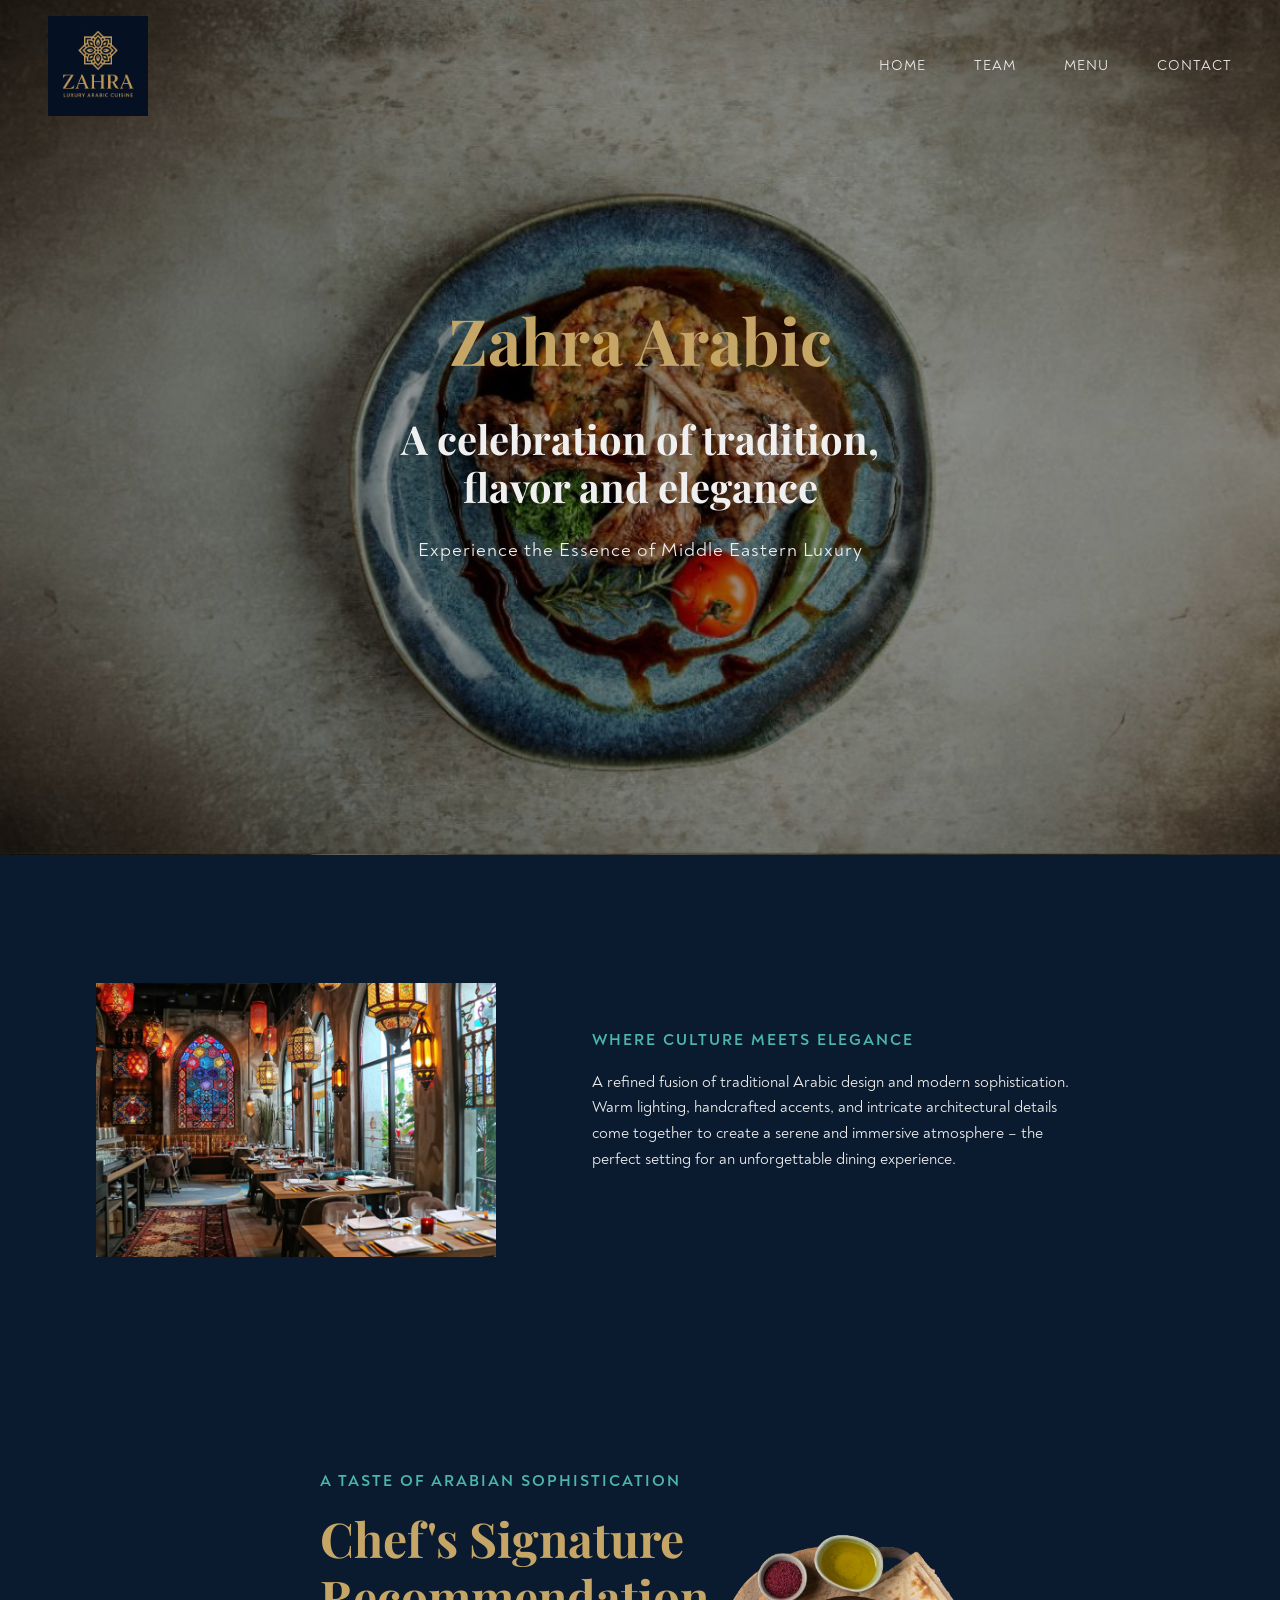
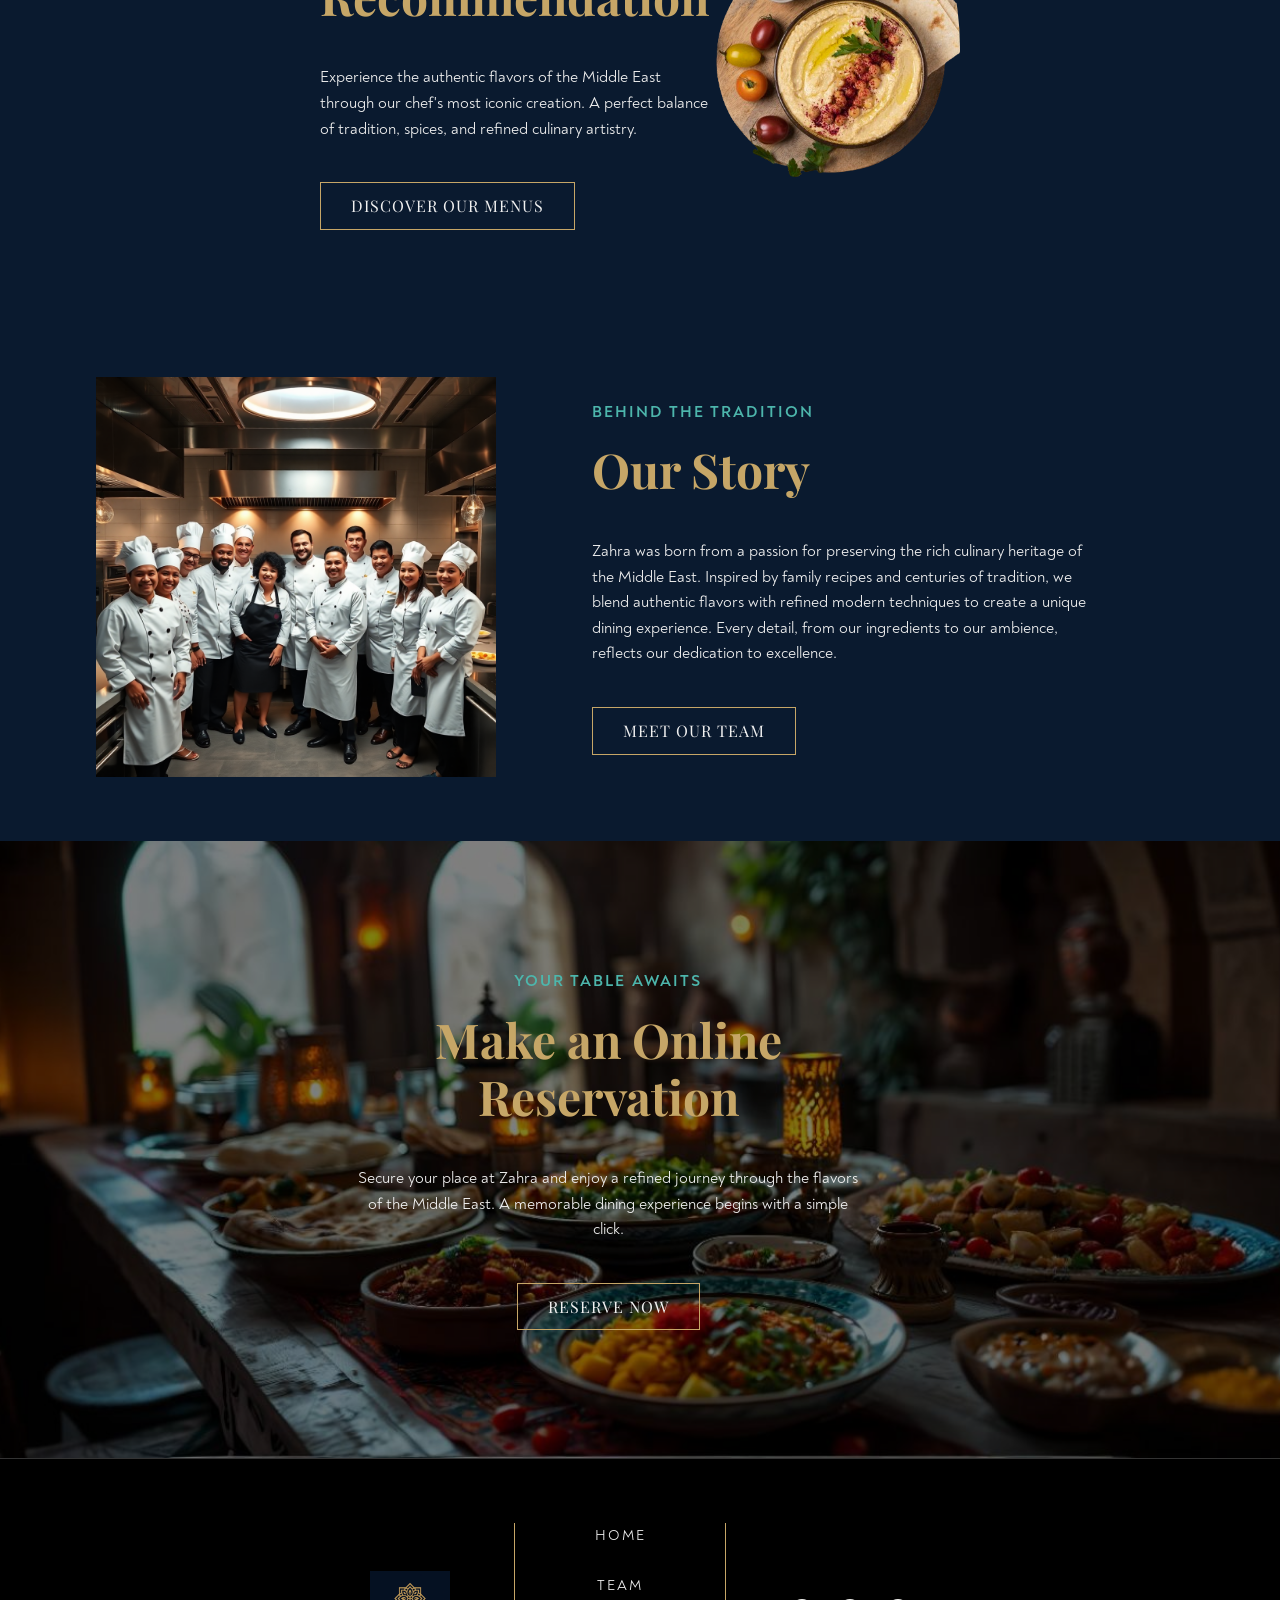
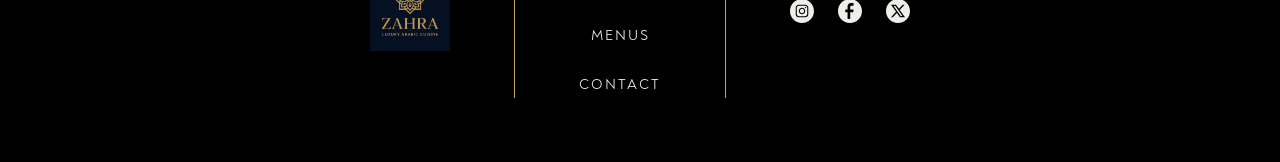
==== index.html @ 8a00639c "Trabajo 28/11, hacer index.html y styles.css" ====
<!DOCTYPE html>
<html lang="en">

<head>
    <meta charset="UTF-8">
    <meta name="viewport" content="width=device-width, initial-scale=1.0">
    <title>Zahra Arabic Restaurant</title>
    <link rel="stylesheet" href="styles.css">
</head>

<body>

    <!-- Header -->
    <header class="header">
        <div class="header-container">
            <div class="header-logo">
                <img src="assets/img/zahra_logo.png" alt="Zahra Logo" class="logo-img">
            </div>
            <button class="hamburger" aria-label="Toggle menu">
                <span class="hamburger-line"></span>
                <span class="hamburger-line"></span>
                <span class="hamburger-line"></span>
            </button>
            <nav class="nav">
                <ul class="nav-list">
                    <li class="nav-item"><a href="#" class="nav-link">HOME</a></li>
                    <li class="nav-item"><a href="#" class="nav-link">TEAM</a></li>
                    <li class="nav-item"><a href="#" class="nav-link">MENU</a></li>
                    <li class="nav-item"><a href="#" class="nav-link">CONTACT</a></li>
                </ul>
            </nav>
        </div>
    </header>

    <main>
        <!-- Hero Section -->
        <section class="hero">
            <div class="hero-content">
                <h1 class="hero-title">Zahra Arabic</h1>
                <h2 class="hero-subtitle">A celebration of tradition, <br> flavor and elegance</h2>
                <p class="hero-text">Experience the Essence of Middle Eastern Luxury</p>
            </div>
        </section>

        <!-- Culture Section -->
        <section class="culture">
            <div class="culture-container">
                <div class="culture-image">
                    <img src="assets/img/zahra_restaurant.png" alt="Interior of Zahra Restaurant" class="section-img">
                </div>
                <div class="culture-text">
                    <h3 class="section-subtitle">Where Culture Meets Elegance</h3>
                    <p class="section-desc">
                        A refined fusion of traditional Arabic design and modern sophistication. Warm lighting,
                        handcrafted accents, and intricate architectural details come together to create a serene and
                        immersive atmosphere – the perfect setting for an unforgettable dining experience.
                    </p>
                </div>
            </div>
        </section>

        <!-- Chef Section -->
        <section class="chef">
            <div class="chef-container">
                <div class="chef-text">
                    <h3 class="section-subtitle">A Taste of Arabian Sophistication</h3>
                    <h2 class="section-title">Chef's Signature <br> Recommendation</h2>
                    <p class="section-desc">
                        Experience the authentic flavors of the Middle East through our chef's most iconic creation. A
                        perfect balance of tradition, spices, and refined culinary artistry.
                    </p>
                    <a href="#" class="btn btn-outline">Discover Our Menus</a>
                </div>
                <div class="chef-image">
                    <img src="assets/img/zahra_hero_hummus.png" alt="Chef's Signature Dish"
                        class="section-img rounded-img">
                </div>
            </div>
        </section>

        <!-- Story Section -->
        <section class="story">
            <div class="story-container">
                <div class="story-image">
                    <img src="assets/img/zahra_kitchen_team.png" alt="Chef Plating Food" class="section-img">
                </div>
                <div class="story-text">
                    <h3 class="section-subtitle">Behind the Tradition</h3>
                    <h2 class="section-title">Our Story</h2>
                    <p class="section-desc">
                        Zahra was born from a passion for preserving the rich culinary heritage of the Middle East.
                        Inspired by family recipes and centuries of tradition, we blend authentic flavors with refined
                        modern techniques to create a unique dining experience. Every detail, from our ingredients to
                        our ambience, reflects our dedication to excellence.
                    </p>
                    <a href="#" class="btn btn-outline">Meet our team</a>
                </div>
            </div>
        </section>

        <!-- Reservation Section -->
        <section class="reservation">
            <div class="reservation-content">
                <h3 class="section-subtitle">Your Table Awaits</h3>
                <h2 class="section-title">Make an Online <br> Reservation</h2>
                <p class="section-desc">
                    Secure your place at Zahra and enjoy a refined journey through the flavors of the Middle East. A
                    memorable dining experience begins with a simple click.
                </p>
                <a href="#" class="btn btn-outline">Reserve Now</a>
            </div>
        </section>
    </main>

    <!-- Footer -->
    <footer class="footer">
        <div class="footer-container">
            <div class="footer-logo">
                <img src="assets/img/zahra_logo.png" alt="Zahra Logo" class="logo-img-small">
            </div>
            <div class="footer-nav">
                <ul class="footer-list">
                    <li class="footer-item"><a href="#" class="footer-link">HOME</a></li>
                    <li class="footer-item"><a href="#" class="footer-link">TEAM</a></li>
                    <li class="footer-item"><a href="#" class="footer-link">MENUS</a></li>
                    <li class="footer-item"><a href="#" class="footer-link">CONTACT</a></li>
                </ul>
            </div>
            <div class="footer-social">
                <a href="#" class="social-link"><img src="assets/icons/instagram.svg" alt="Instagram"
                        class="social-icon"></a>
                <a href="#" class="social-link"><img src="assets/icons/facebook.svg" alt="Facebook"
                        class="social-icon"></a>
                <a href="#" class="social-link"><img src="assets/icons/x.svg" alt="X" class="social-icon"></a>
            </div>
        </div>
    </footer>

    <script>
        const hamburger = document.querySelector('.hamburger');
        const nav = document.querySelector('.nav');

        hamburger.addEventListener('click', () => {
            hamburger.classList.toggle('active');
            nav.classList.toggle('active');
        });

        // Close menu when clicking on a link
        document.querySelectorAll('.nav-link').forEach(link => {
            link.addEventListener('click', () => {
                hamburger.classList.remove('active');
                nav.classList.remove('active');
            });
        });
    </script>

</body>

</html>
---- styles.css ----
@font-face {
    font-family: 'Playfair Display';
    src: url('assets/fonts/Playfair_Display/PlayfairDisplay-VariableFont_wght.ttf');
    font-weight: 400 900;
}

@font-face {
    font-family: 'Noah';
    src: url('assets/fonts/noah/noah-regular.otf');
    font-weight: 400;
}

@font-face {
    font-family: 'Noah';
    src: url('assets/fonts/noah/noah-bold.otf');
    font-weight: 700;
}

:root {
    --color-bg: #0A1A2F;
    --gold: #C6A667;
    --smerald-green: #0F8F7A;
    --light: #f0f0f0;
    --muted: #a0a0a0;
}

* {
    margin: 0;
    padding: 0;
    box-sizing: border-box;
}

body {
    font-family: 'Noah';
    background-color: var(--color-bg);
    color: var(--light);
    line-height: 1.6;
}

ul {
    list-style: none;
}

a {
    text-decoration: none;
    color: inherit;
    transition: color 0.3s ease;
}

img {
    max-width: 100%;
    display: block;
}

.header {
    position: absolute;
    top: 0;
    left: 0;
    width: 100%;
    padding: 1rem 3rem;
    z-index: 10;

    .header-container {
        display: flex;
        justify-content: space-between;
        align-items: center;
    }

    .logo-img {
        height: 100px;
    }

    .hamburger {
        display: none;
        flex-direction: column;
        gap: 5px;
        background: none;
        border: none;
        cursor: pointer;
        padding: 0.5rem;
        z-index: 20;

        .hamburger-line {
            width: 25px;
            height: 2px;
            background-color: var(--gold);
            transition: all 0.3s ease;
        }

        &.active {
            .hamburger-line:nth-child(1) {
                transform: rotate(45deg) translate(7px, 7px);
            }

            .hamburger-line:nth-child(2) {
                opacity: 0;
            }

            .hamburger-line:nth-child(3) {
                transform: rotate(-45deg) translate(7px, -7px);
            }
        }
    }

    .nav-list {
        display: flex;
        gap: 3rem;
    }

    .nav-link {
        font-family: 'Noah';
        font-size: 0.9rem;
        letter-spacing: 1px;
        color: var(--light);

        &:hover {
            color: var(--gold);
        }
    }

    @media (max-width: 768px) {
        padding: 1rem;

        .header-container {
            flex-wrap: wrap;
        }

        .hamburger {
            display: flex;
        }

        .nav {
            position: fixed;
            top: 0;
            right: -100%;
            width: 70%;
            height: 100vh;
            background-color: var(--color-bg);
            transition: right 0.3s ease;
            padding: 6rem 2rem 2rem;
            box-shadow: -5px 0 15px rgba(0, 0, 0, 0.3);

            &.active {
                right: 0;
            }
        }

        .nav-list {
            flex-direction: column;
            gap: 2rem;
            text-align: center;
        }

        .nav-link {
            font-size: 1.2rem;
            color: var(--light);
        }
    }
}

.hero {
    height: 95vh;
    background-image: url('assets/img/zahra_hero.png');
    background-size: cover;
    background-position: center bottom;
    background-repeat: no-repeat;
    display: flex;
    justify-content: center;
    align-items: center;
    text-align: center;
    position: relative;

    &::before {
        content: '';
        position: absolute;
        top: 0;
        left: 0;
        width: 100%;
        height: 100%;
        background: rgba(0, 0, 0, 0.4);
    }

    .hero-content {
        position: relative;
        z-index: 1;
        max-width: 800px;
        padding: 2rem;
    }

    .hero-title {
        font-family: 'Playfair Display';
        font-size: 4rem;
        color: var(--gold);
        margin-bottom: 1.5rem;
    }

    .hero-subtitle {
        font-family: 'Playfair Display';
        font-size: 2.5rem;
        color: var(--light);
        margin-bottom: 1.5rem;
        line-height: 1.2;
    }

    .hero-text {
        font-size: 1.2rem;
        color: var(--light);
        letter-spacing: 1px;
    }

    @media (max-width: 768px) {
        .hero-title {
            font-size: 2.5rem;
        }

        .hero-subtitle {
            font-size: 1.5rem;
        }
    }
}

.section-subtitle {
    font-family: 'Noah';
    color: var(--smerald-green);
    font-size: 1rem;
    text-transform: uppercase;
    letter-spacing: 2px;
    margin-bottom: 1rem;
}

.section-title {
    font-family: 'Playfair Display';
    font-size: 3rem;
    color: var(--gold);
    margin-bottom: 2.5rem;
    line-height: 1.2;
}

.section-desc {
    font-size: 1rem;
    color: var(--light);
    margin-bottom: 2.5rem;
    max-width: 500px;
}

.btn {
    display: inline-block;
    padding: 10px 30px;
    border: 1px solid var(--gold);
    color: var(--light);
    font-family: 'Playfair Display';
    text-transform: uppercase;
    letter-spacing: 1px;

    &:hover {
        background-color: var(--gold);
        color: var(--color-bg);
    }
}

.culture {
    padding: 8rem 6rem;
    background-color: var(--color-bg);

    .culture-container {
        display: flex;
        align-items: center;
        justify-content: center;
        gap: 6rem;
        max-width: 1200px;
        margin: 0 auto;
    }

    .culture-image {
        flex: 1;
        max-width: 400px;
    }

    .culture-text {
        flex: 1;

        .section-subtitle {
            color: #4db6ac;
        }
    }

    @media (max-width: 768px) {
        padding: 4rem 2rem;

        .culture-container {
            flex-direction: column;
            text-align: center;
            gap: 3rem;
        }

        .culture-image {
            order: -1;
            max-width: 100%;
        }
    }
}

.chef {
    padding: 4rem 20rem;

    .chef-container {
        display: flex;
        align-items: center;
    }

    .chef-text {
        flex: 1;

        .section-subtitle {
            color: #4db6ac;
        }
    }

    .chef-image {
        flex: 1;
        display: flex;
        justify-content: center;

        .rounded-img {
            border-radius: 50%;
            width: 400px;
            height: 400px;
            object-fit: cover;
        }
    }

    @media (max-width: 768px) {
        padding: 4rem 2rem;

        .chef-container {
            flex-direction: column;
            text-align: center;
            gap: 3rem;
        }

        .chef-image {
            order: -1;

            .rounded-img {
                width: 300px;
                height: 300px;
            }
        }
    }
}

.story {
    padding: 4rem 6rem;
    background-color: var(--color-bg);

    .story-container {
        display: flex;
        align-items: center;
        justify-content: center;
        gap: 6rem;
        max-width: 1200px;
        margin: 0 auto;
    }

    .story-image {
        flex: 1;
        max-width: 400px;
    }

    .story-text {
        flex: 1;

        .section-subtitle {
            color: #4db6ac;
        }
    }

    @media (max-width: 768px) {
        padding: 4rem 2rem;

        .story-container {
            flex-direction: column;
            text-align: center;
            gap: 3rem;
        }

        .story-image {
            order: -1;
            max-width: 100%;
        }
    }
}

.reservation {
    padding: 8rem 6rem;
    background: url('assets/img/zahra_banner_reservation.jpg') no-repeat center center/cover;
    position: relative;
    text-align: center;
    display: flex;
    justify-content: center;
    align-items: center;

    &::before {
        content: '';
        position: absolute;
        top: 0;
        left: 0;
        width: 100%;
        height: 100%;
        background: rgba(0, 0, 0, 0.5);
    }

    .reservation-content {
        position: relative;
        z-index: 1;
        max-width: 600px;
        margin-right: 4rem;

        .section-subtitle {
            color: #4db6ac;
        }
    }

    @media (max-width: 768px) {
        padding: 4rem 2rem;
        justify-content: center;

        .reservation-content {
            margin-right: 0;
            text-align: center;
        }
    }
}

/* Footer */
.footer {
    background-color: #000;
    padding: 4rem 6rem;
    border-top: 1px solid #333;

    .footer-container {
        display: flex;
        justify-content: center;
        align-items: center;
        gap: 4rem;
    }

    .logo-img-small {
        height: 80px;
    }

    .footer-nav {
        border-left: 1px solid var(--gold);
        border-right: 1px solid var(--gold);
        padding: 0 4rem;
    }

    .footer-list {
        display: flex;
        flex-direction: column;
        gap: 1.5rem;
        text-align: center;
    }

    .footer-link {
        font-size: 0.9rem;
        letter-spacing: 2px;
        color: var(--light);
        text-transform: uppercase;

        &:hover {
            color: var(--gold);
        }
    }

    .footer-social {
        display: flex;
        gap: 1.5rem;
    }

    .social-icon {
        width: 24px;
        height: 24px;
        filter: invert(1);
        transition: transform 0.3s ease;

        &:hover {
            transform: scale(1.1);
        }
    }

    @media (max-width: 768px) {
        padding: 4rem 2rem;

        .footer-container {
            flex-direction: column;
            gap: 3rem;
        }

        .footer-nav {
            border: none;
            padding: 0;
        }

        .footer-list {
            gap: 1.5rem;
        }
    }
}
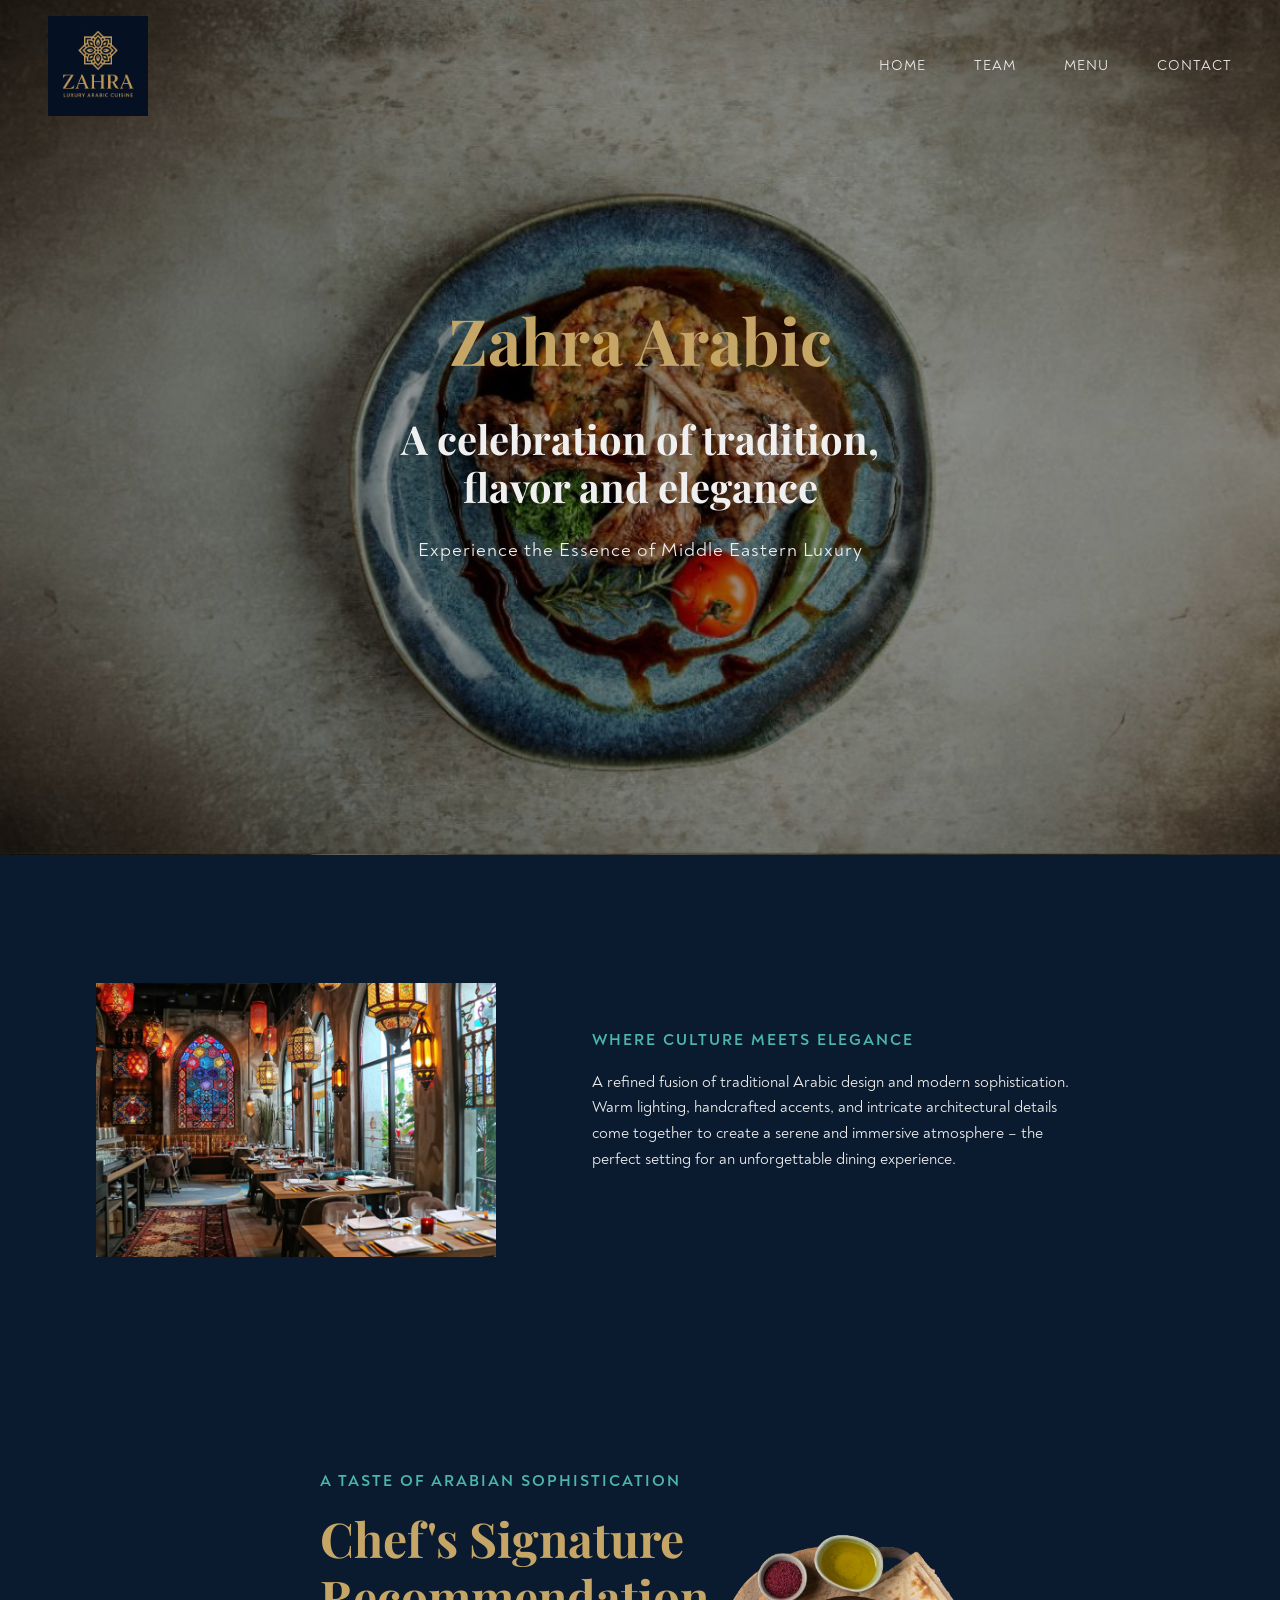
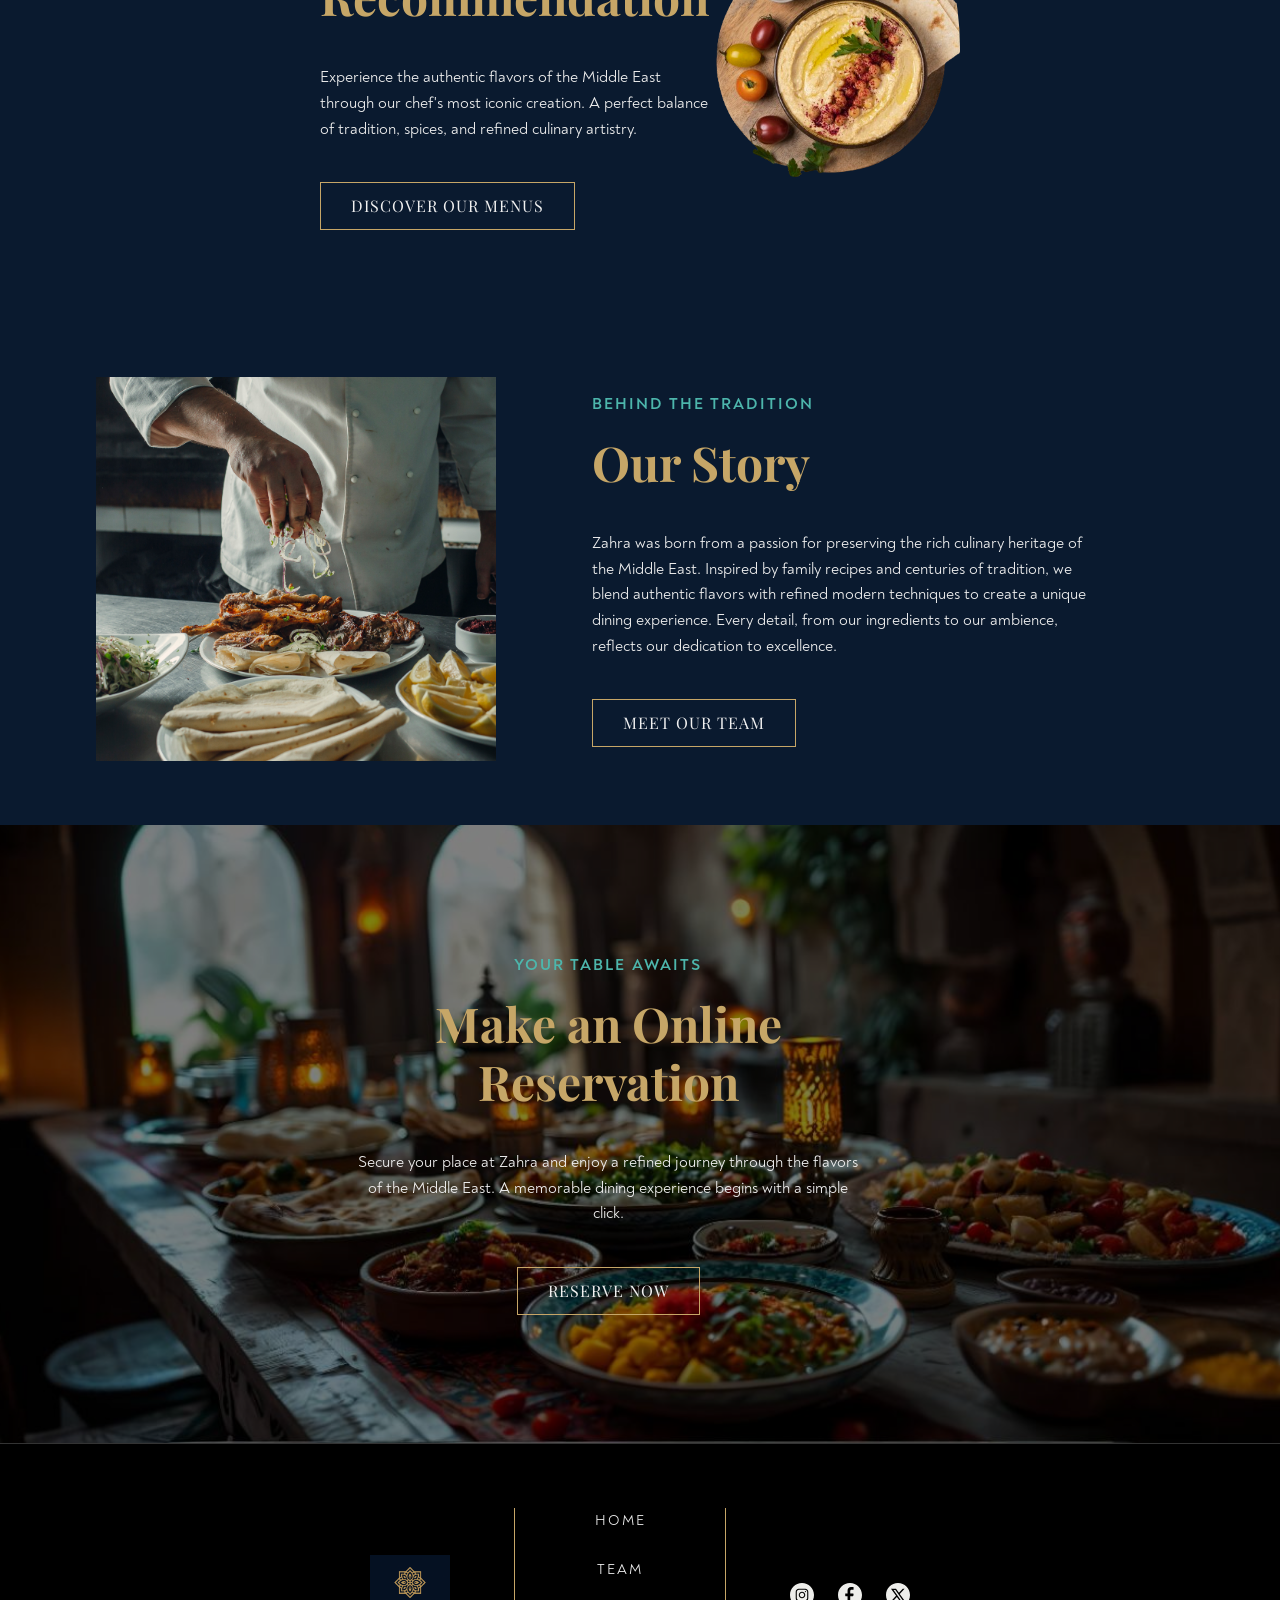
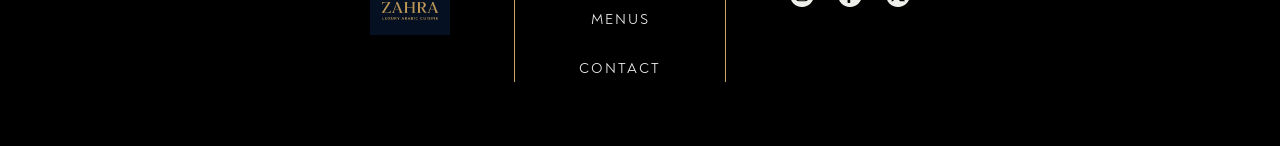
==== commit f5592c84: "Subir pagina completa, falta terminar estilos" ====
--- a/index.html
+++ b/index.html
@@ -10,7 +10,6 @@
 
 <body>
 
-    <!-- Header -->
     <header class="header">
         <div class="header-container">
             <div class="header-logo">
@@ -24,16 +23,15 @@
             <nav class="nav">
                 <ul class="nav-list">
                     <li class="nav-item"><a href="#" class="nav-link">HOME</a></li>
-                    <li class="nav-item"><a href="#" class="nav-link">TEAM</a></li>
-                    <li class="nav-item"><a href="#" class="nav-link">MENU</a></li>
-                    <li class="nav-item"><a href="#" class="nav-link">CONTACT</a></li>
+                    <li class="nav-item"><a href="teams.html" class="nav-link">TEAM</a></li>
+                    <li class="nav-item"><a href="menu.html" class="nav-link">MENU</a></li>
+                    <li class="nav-item"><a href="contact.html" class="nav-link">CONTACT</a></li>
                 </ul>
             </nav>
         </div>
     </header>
 
     <main>
-        <!-- Hero Section -->
         <section class="hero">
             <div class="hero-content">
                 <h1 class="hero-title">Zahra Arabic</h1>
@@ -42,7 +40,6 @@
             </div>
         </section>
 
-        <!-- Culture Section -->
         <section class="culture">
             <div class="culture-container">
                 <div class="culture-image">
@@ -59,7 +56,6 @@
             </div>
         </section>
 
-        <!-- Chef Section -->
         <section class="chef">
             <div class="chef-container">
                 <div class="chef-text">
@@ -78,11 +74,10 @@
             </div>
         </section>
 
-        <!-- Story Section -->
         <section class="story">
             <div class="story-container">
                 <div class="story-image">
-                    <img src="assets/img/zahra_kitchen_team.png" alt="Chef Plating Food" class="section-img">
+                    <img src="assets/img/zahra_home_aboutus.jpg" alt="Chef Plating Food" class="section-img">
                 </div>
                 <div class="story-text">
                     <h3 class="section-subtitle">Behind the Tradition</h3>
@@ -98,7 +93,6 @@
             </div>
         </section>
 
-        <!-- Reservation Section -->
         <section class="reservation">
             <div class="reservation-content">
                 <h3 class="section-subtitle">Your Table Awaits</h3>
@@ -112,7 +106,6 @@
         </section>
     </main>
 
-    <!-- Footer -->
     <footer class="footer">
         <div class="footer-container">
             <div class="footer-logo">
@@ -121,9 +114,9 @@
             <div class="footer-nav">
                 <ul class="footer-list">
                     <li class="footer-item"><a href="#" class="footer-link">HOME</a></li>
-                    <li class="footer-item"><a href="#" class="footer-link">TEAM</a></li>
-                    <li class="footer-item"><a href="#" class="footer-link">MENUS</a></li>
-                    <li class="footer-item"><a href="#" class="footer-link">CONTACT</a></li>
+                    <li class="footer-item"><a href="teams.html" class="footer-link">TEAM</a></li>
+                    <li class="footer-item"><a href="menu.html" class="footer-link">MENUS</a></li>
+                    <li class="footer-item"><a href="contact.html" class="footer-link">CONTACT</a></li>
                 </ul>
             </div>
             <div class="footer-social">
@@ -145,7 +138,6 @@
             nav.classList.toggle('active');
         });
 
-        // Close menu when clicking on a link
         document.querySelectorAll('.nav-link').forEach(link => {
             link.addEventListener('click', () => {
                 hamburger.classList.remove('active');
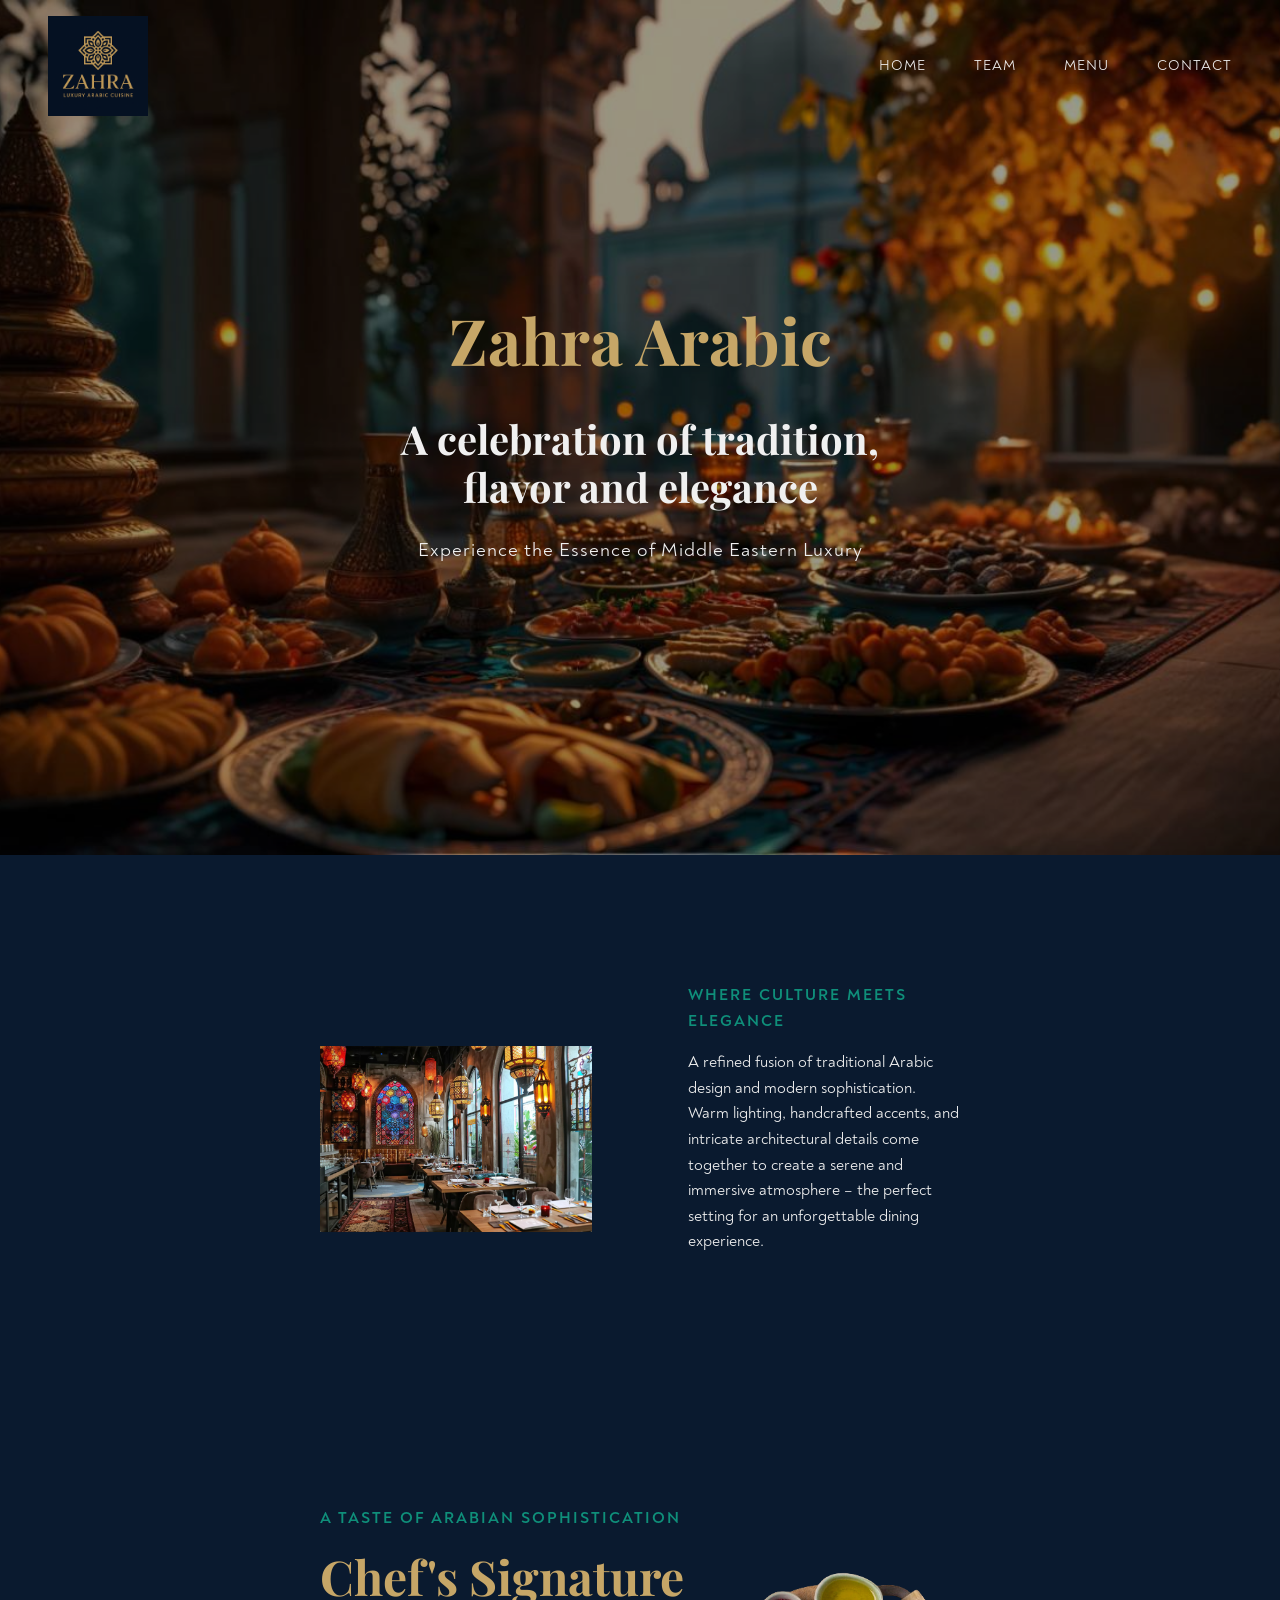
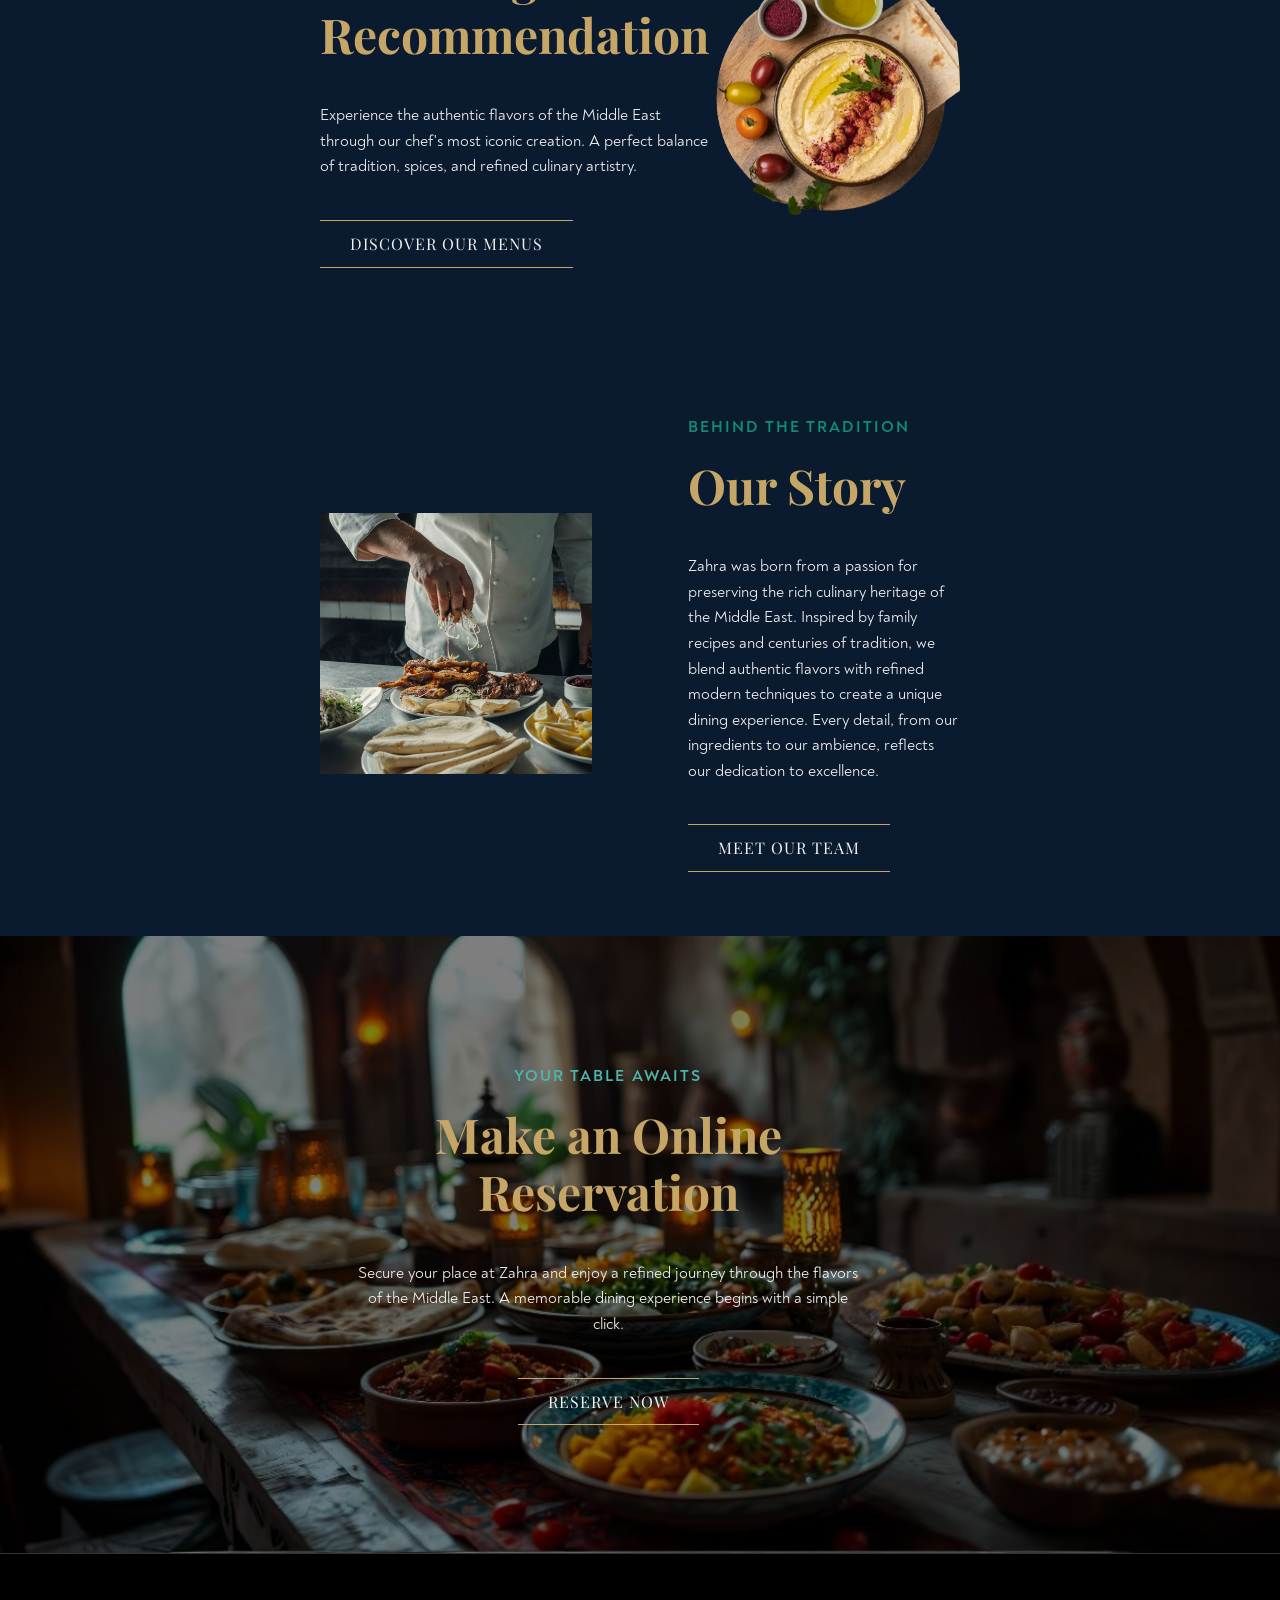
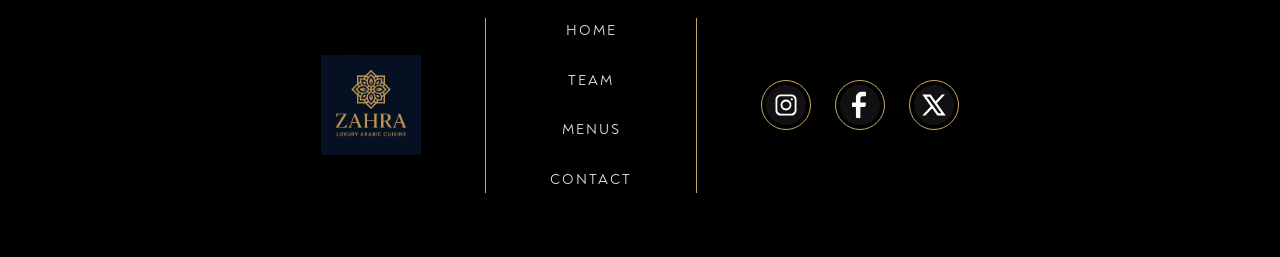
==== commit 3b74b5ee: "Trabajd Clase lunes 01/12" ====
--- a/index.html
+++ b/index.html
@@ -13,7 +13,9 @@
     <header class="header">
         <div class="header-container">
             <div class="header-logo">
-                <img src="assets/img/zahra_logo.png" alt="Zahra Logo" class="logo-img">
+                <a href="index.html">
+                    <img src="assets/img/zahra_logo.png" alt="Zahra Logo" class="logo-img">
+                </a>
             </div>
             <button class="hamburger" aria-label="Toggle menu">
                 <span class="hamburger-line"></span>
@@ -22,7 +24,7 @@
             </button>
             <nav class="nav">
                 <ul class="nav-list">
-                    <li class="nav-item"><a href="#" class="nav-link">HOME</a></li>
+                    <li class="nav-item"><a href="index.html" class="nav-link">HOME</a></li>
                     <li class="nav-item"><a href="teams.html" class="nav-link">TEAM</a></li>
                     <li class="nav-item"><a href="menu.html" class="nav-link">MENU</a></li>
                     <li class="nav-item"><a href="contact.html" class="nav-link">CONTACT</a></li>
@@ -65,7 +67,7 @@
                         Experience the authentic flavors of the Middle East through our chef's most iconic creation. A
                         perfect balance of tradition, spices, and refined culinary artistry.
                     </p>
-                    <a href="#" class="btn btn-outline">Discover Our Menus</a>
+                    <a href="menu.html" class="btn btn-outline">Discover Our Menus</a>
                 </div>
                 <div class="chef-image">
                     <img src="assets/img/zahra_hero_hummus.png" alt="Chef's Signature Dish"
@@ -88,7 +90,7 @@
                         modern techniques to create a unique dining experience. Every detail, from our ingredients to
                         our ambience, reflects our dedication to excellence.
                     </p>
-                    <a href="#" class="btn btn-outline">Meet our team</a>
+                    <a href="teams.html" class="btn btn-outline">Meet our team</a>
                 </div>
             </div>
         </section>
@@ -101,7 +103,7 @@
                     Secure your place at Zahra and enjoy a refined journey through the flavors of the Middle East. A
                     memorable dining experience begins with a simple click.
                 </p>
-                <a href="#" class="btn btn-outline">Reserve Now</a>
+                <a href="contact.html#reservation-form" class="btn btn-outline">Reserve Now</a>
             </div>
         </section>
     </main>
@@ -109,22 +111,24 @@
     <footer class="footer">
         <div class="footer-container">
             <div class="footer-logo">
-                <img src="assets/img/zahra_logo.png" alt="Zahra Logo" class="logo-img-small">
+                <a href="index.html">
+                    <img src="assets/img/zahra_logo.png" alt="Zahra Logo" class="logo-img-small">
+                </a>
             </div>
             <div class="footer-nav">
                 <ul class="footer-list">
-                    <li class="footer-item"><a href="#" class="footer-link">HOME</a></li>
+                    <li class="footer-item"><a href="index.html" class="footer-link">HOME</a></li>
                     <li class="footer-item"><a href="teams.html" class="footer-link">TEAM</a></li>
                     <li class="footer-item"><a href="menu.html" class="footer-link">MENUS</a></li>
                     <li class="footer-item"><a href="contact.html" class="footer-link">CONTACT</a></li>
                 </ul>
             </div>
             <div class="footer-social">
-                <a href="#" class="social-link"><img src="assets/icons/instagram.svg" alt="Instagram"
+                <a href="https://www.instagram.com" class="social-link"><img src="assets/icons/instagram.svg" alt="Instagram"
                         class="social-icon"></a>
-                <a href="#" class="social-link"><img src="assets/icons/facebook.svg" alt="Facebook"
+                <a href="https://www.facebook.com" class="social-link"><img src="assets/icons/facebook.svg" alt="Facebook"
                         class="social-icon"></a>
-                <a href="#" class="social-link"><img src="assets/icons/x.svg" alt="X" class="social-icon"></a>
+                <a href="https://www.x.com" class="social-link"><img src="assets/icons/x.svg" alt="X" class="social-icon"></a>
             </div>
         </div>
     </footer>
--- a/styles.css
+++ b/styles.css
@@ -64,103 +64,67 @@
         display: flex;
         justify-content: space-between;
         align-items: center;
-    }
-
-    .logo-img {
-        height: 100px;
-    }
-
-    .hamburger {
-        display: none;
-        flex-direction: column;
-        gap: 5px;
-        background: none;
-        border: none;
-        cursor: pointer;
-        padding: 0.5rem;
-        z-index: 20;
-
-        .hamburger-line {
-            width: 25px;
-            height: 2px;
-            background-color: var(--gold);
-            transition: all 0.3s ease;
-        }
-
-        &.active {
-            .hamburger-line:nth-child(1) {
-                transform: rotate(45deg) translate(7px, 7px);
+
+
+        .logo-img {
+            height: 100px;
+        }
+
+        .hamburger {
+            display: none;
+            flex-direction: column;
+            gap: 5px;
+            background: none;
+            border: none;
+            cursor: pointer;
+            padding: 0.5rem;
+            z-index: 20;
+
+            .hamburger-line {
+                width: 25px;
+                height: 2px;
+                background-color: var(--gold);
+                transition: all 0.3s ease;
             }
 
-            .hamburger-line:nth-child(2) {
-                opacity: 0;
+            &.active {
+                .hamburger-line:nth-child(1) {
+                    transform: rotate(45deg) translate(7px, 7px);
+                }
+
+                .hamburger-line:nth-child(2) {
+                    opacity: 0;
+                }
+
+                .hamburger-line:nth-child(3) {
+                    transform: rotate(-45deg) translate(7px, -7px);
+                }
             }
-
-            .hamburger-line:nth-child(3) {
-                transform: rotate(-45deg) translate(7px, -7px);
+        }
+
+        .nav-list {
+            display: flex;
+            gap: 3rem;
+        }
+
+        .nav-link {
+            font-family: 'Noah';
+            font-size: 0.9rem;
+            letter-spacing: 1px;
+            color: var(--light);
+
+            &:hover {
+                color: var(--gold);
             }
         }
     }
 
-    .nav-list {
-        display: flex;
-        gap: 3rem;
-    }
-
-    .nav-link {
-        font-family: 'Noah';
-        font-size: 0.9rem;
-        letter-spacing: 1px;
-        color: var(--light);
-
-        &:hover {
-            color: var(--gold);
-        }
-    }
-
-    @media (max-width: 768px) {
-        padding: 1rem;
-
-        .header-container {
-            flex-wrap: wrap;
-        }
-
-        .hamburger {
-            display: flex;
-        }
-
-        .nav {
-            position: fixed;
-            top: 0;
-            right: -100%;
-            width: 70%;
-            height: 100vh;
-            background-color: var(--color-bg);
-            transition: right 0.3s ease;
-            padding: 6rem 2rem 2rem;
-            box-shadow: -5px 0 15px rgba(0, 0, 0, 0.3);
-
-            &.active {
-                right: 0;
-            }
-        }
-
-        .nav-list {
-            flex-direction: column;
-            gap: 2rem;
-            text-align: center;
-        }
-
-        .nav-link {
-            font-size: 1.2rem;
-            color: var(--light);
-        }
-    }
+
 }
 
 .hero {
     height: 95vh;
-    background-image: url('assets/img/zahra_hero.png');
+    background-image: url('assets/img/zahra_banner_hero.png');
     background-size: cover;
     background-position: center bottom;
     background-repeat: no-repeat;
@@ -185,27 +149,28 @@
         z-index: 1;
         max-width: 800px;
         padding: 2rem;
-    }
-
-    .hero-title {
-        font-family: 'Playfair Display';
-        font-size: 4rem;
-        color: var(--gold);
-        margin-bottom: 1.5rem;
-    }
-
-    .hero-subtitle {
-        font-family: 'Playfair Display';
-        font-size: 2.5rem;
-        color: var(--light);
-        margin-bottom: 1.5rem;
-        line-height: 1.2;
-    }
-
-    .hero-text {
-        font-size: 1.2rem;
-        color: var(--light);
-        letter-spacing: 1px;
+
+
+        .hero-title {
+            font-family: 'Playfair Display';
+            font-size: 4rem;
+            color: var(--gold);
+            margin-bottom: 1.5rem;
+        }
+
+        .hero-subtitle {
+            font-family: 'Playfair Display';
+            font-size: 2.5rem;
+            color: var(--light);
+            margin-bottom: 1.5rem;
+            line-height: 1.2;
+        }
+
+        .hero-text {
+            font-size: 1.2rem;
+            color: var(--light);
+            letter-spacing: 1px;
+        }
     }
 
     @media (max-width: 768px) {
@@ -246,7 +211,8 @@
 .btn {
     display: inline-block;
     padding: 10px 30px;
-    border: 1px solid var(--gold);
+    border-top: 1px solid var(--gold);
+    border-bottom: 1px solid var(--gold);
     color: var(--light);
     font-family: 'Playfair Display';
     text-transform: uppercase;
@@ -254,33 +220,37 @@
 
     &:hover {
         background-color: var(--gold);
-        color: var(--color-bg);
+        color: var(--light);
     }
 }
 
 .culture {
-    padding: 8rem 6rem;
+    padding: 8rem 20rem;
     background-color: var(--color-bg);
+    display: flex;
+    justify-content: center;
+    align-items: center;
 
     .culture-container {
         display: flex;
         align-items: center;
         justify-content: center;
         gap: 6rem;
-        max-width: 1200px;
-        margin: 0 auto;
-    }
-
-    .culture-image {
-        flex: 1;
-        max-width: 400px;
-    }
-
-    .culture-text {
-        flex: 1;
-
-        .section-subtitle {
-            color: #4db6ac;
+        max-width: 100%;
+
+
+
+        .culture-image {
+            flex: 1;
+            max-width: 400px;
+        }
+
+        .culture-text {
+            flex: 1;
+
+            .section-subtitle {
+                color: var(--smerald-green);
+            }
         }
     }
 
@@ -295,13 +265,16 @@
 
         .culture-image {
             order: -1;
-            max-width: 100%;
+            max-width: 90%;
         }
     }
 }
 
 .chef {
     padding: 4rem 20rem;
+    display: flex;
+    justify-content: center;
+    align-items: center;
 
     .chef-container {
         display: flex;
@@ -312,7 +285,7 @@
         flex: 1;
 
         .section-subtitle {
-            color: #4db6ac;
+            color: var(--smerald-green);
         }
     }
 
@@ -350,8 +323,11 @@
 }
 
 .story {
-    padding: 4rem 6rem;
+    padding: 4rem 20rem;
     background-color: var(--color-bg);
+    display: flex;
+    justify-content: center;
+    align-items: center;
 
     .story-container {
         display: flex;
@@ -371,7 +347,7 @@
         flex: 1;
 
         .section-subtitle {
-            color: #4db6ac;
+            color: var(--smerald-green);
         }
     }
 
@@ -386,7 +362,7 @@
 
         .story-image {
             order: -1;
-            max-width: 100%;
+            max-width: 80%;
         }
     }
 }
@@ -432,11 +408,13 @@
     }
 }
 
-/* Footer */
 .footer {
     background-color: #000;
     padding: 4rem 6rem;
     border-top: 1px solid #333;
+    display: flex;
+    justify-content: center;
+    align-items: center;
 
     .footer-container {
         display: flex;
@@ -446,7 +424,7 @@
     }
 
     .logo-img-small {
-        height: 80px;
+        height: 100px;
     }
 
     .footer-nav {
@@ -478,15 +456,25 @@
         gap: 1.5rem;
     }
 
-    .social-icon {
-        width: 24px;
-        height: 24px;
-        filter: invert(1);
-        transition: transform 0.3s ease;
+    .social-link {
+        display: flex;
+        justify-content: center;
+        align-items: center;
+        width: 50px;
+        height: 50px;
+        border: 1px solid var(--gold);
+        border-radius: 50%;
+        transition: all 0.3s ease;
 
         &:hover {
             transform: scale(1.1);
         }
+    }
+
+    .social-icon {
+        width: 40px;
+        height: 40px;
+        transition: filter 0.3s ease;
     }
 
     @media (max-width: 768px) {
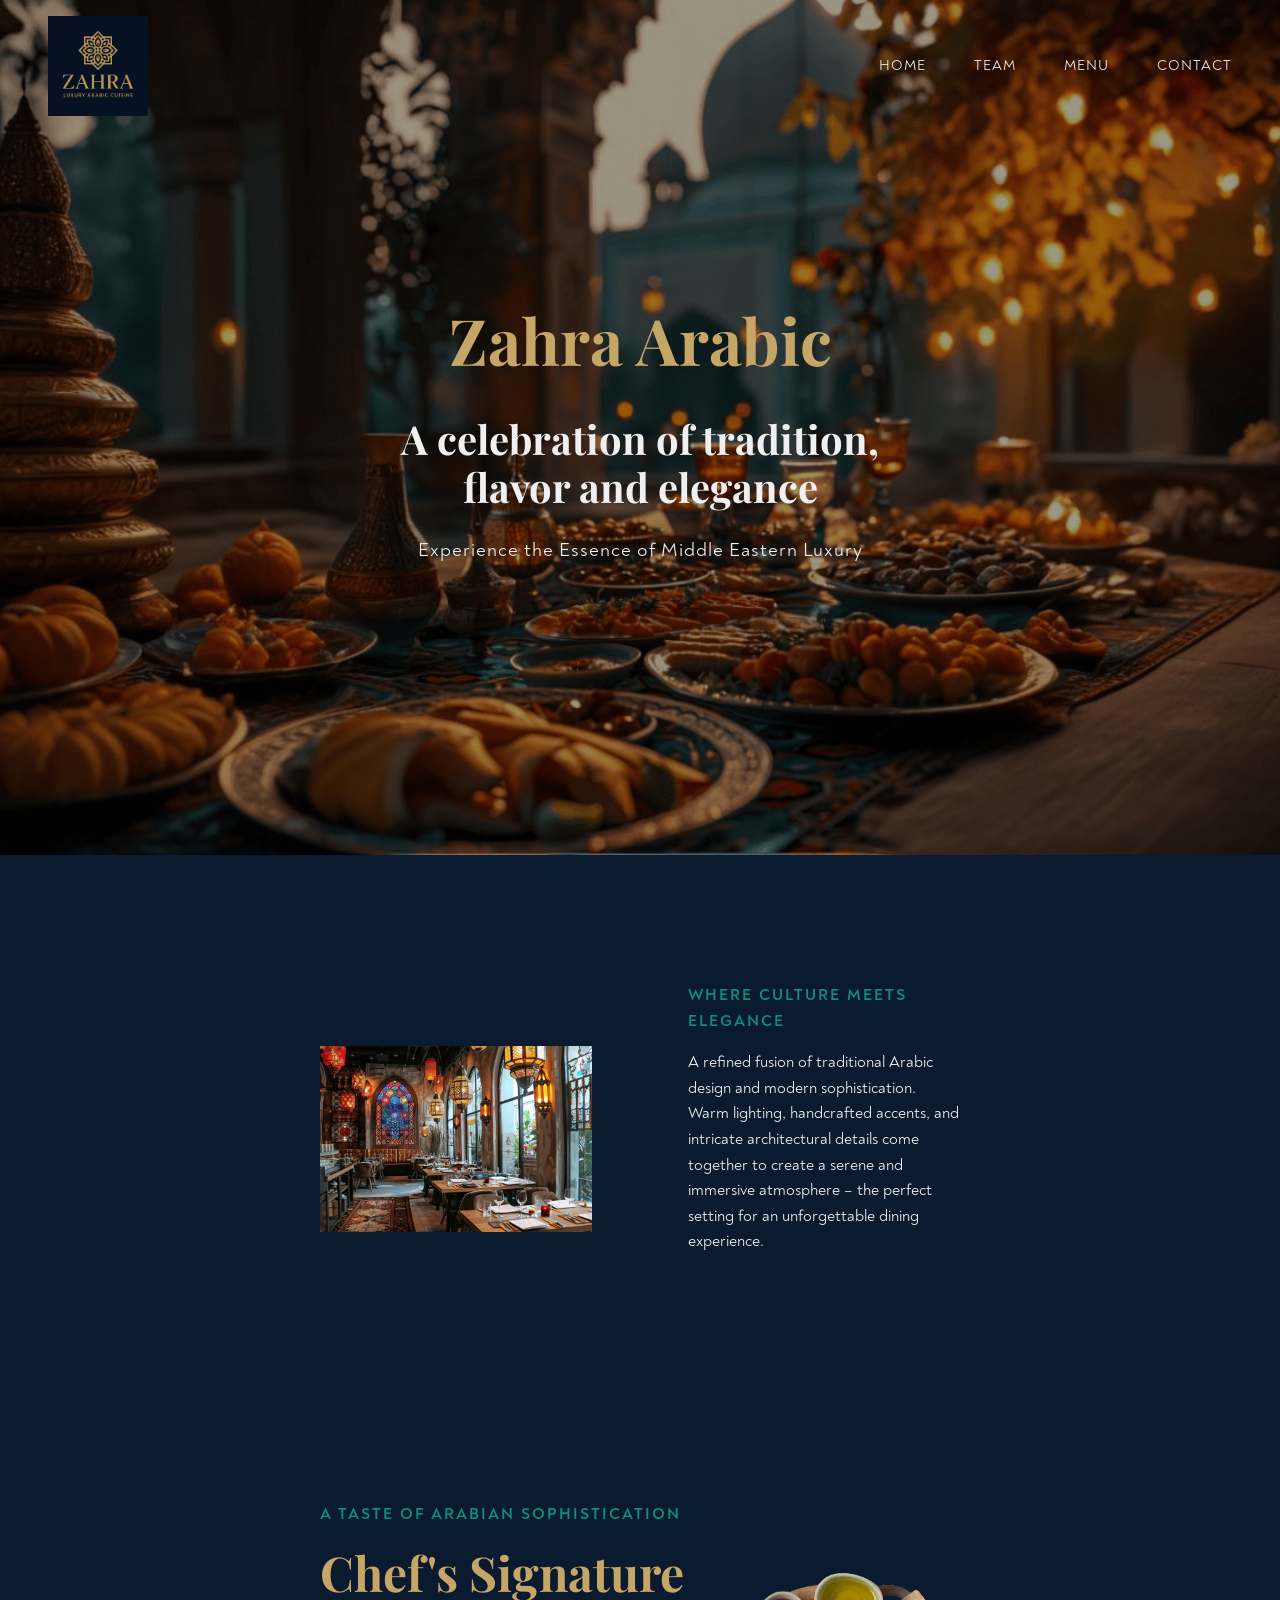
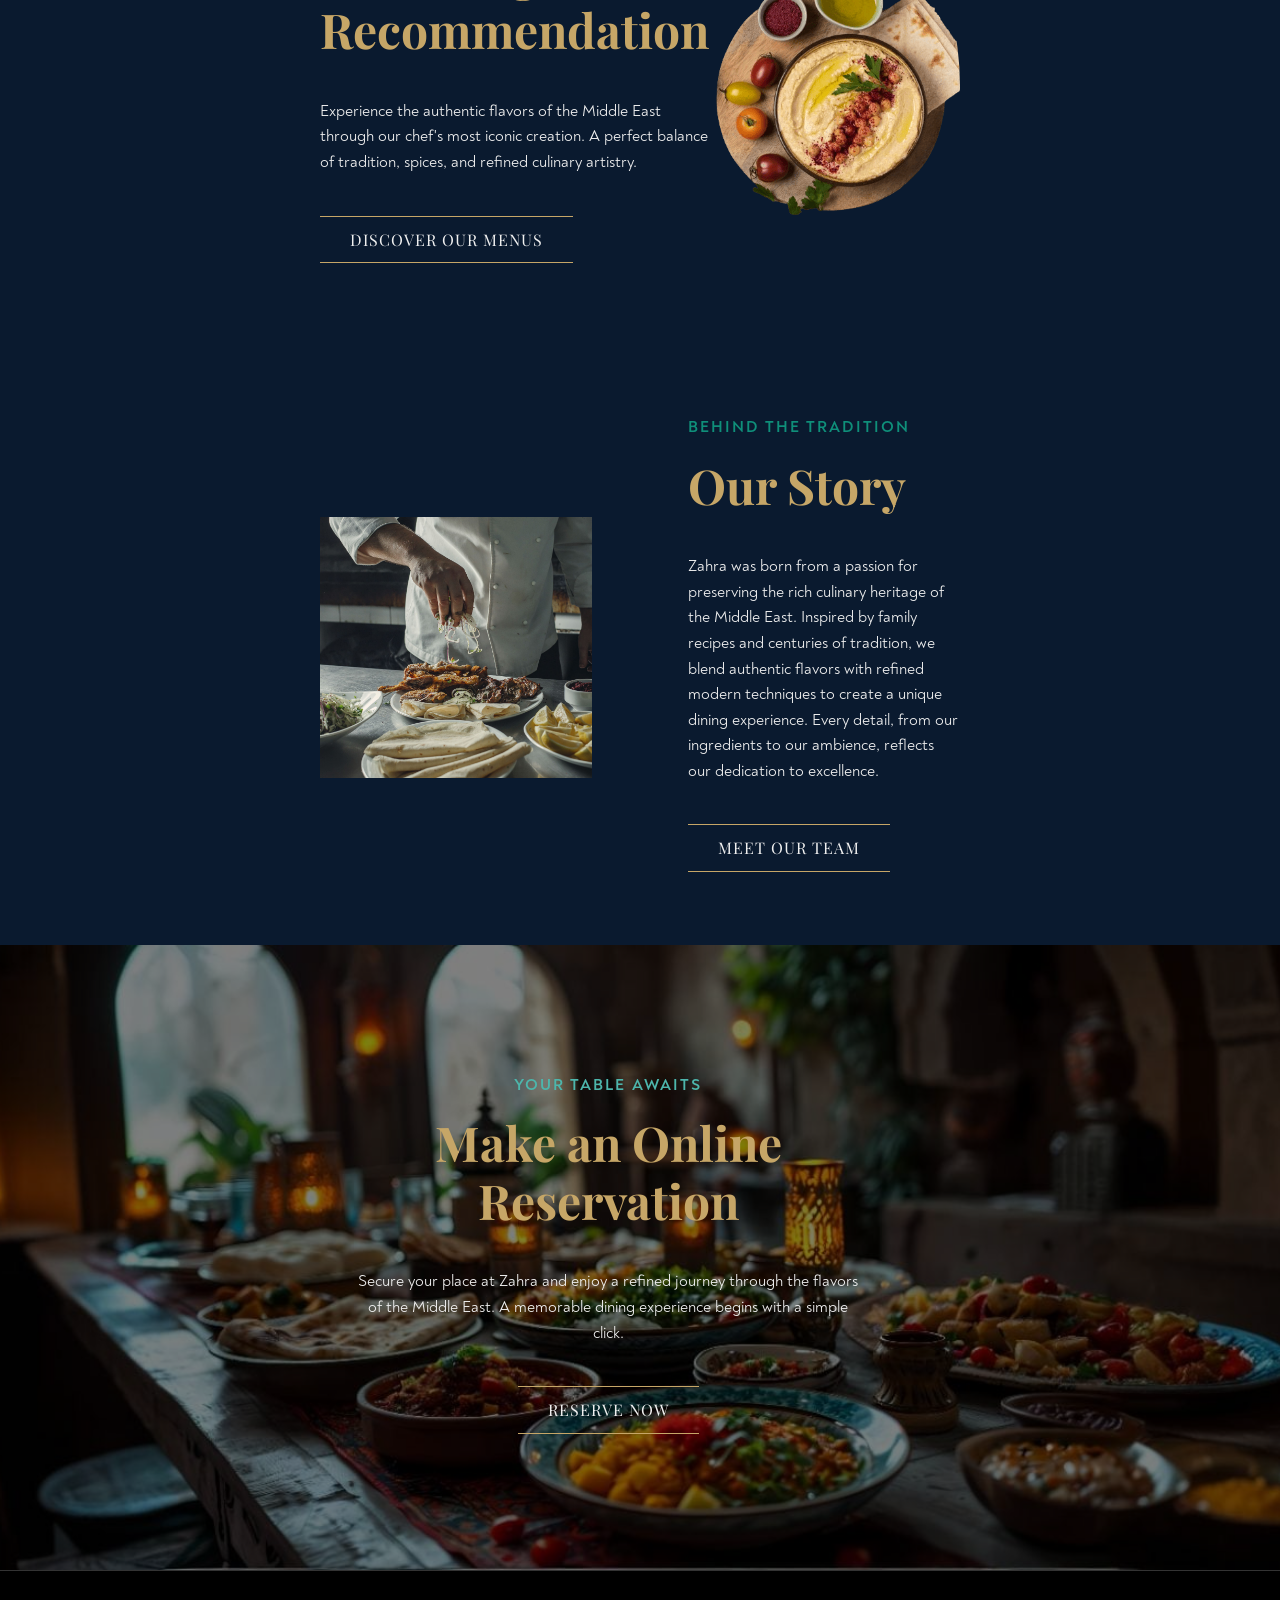
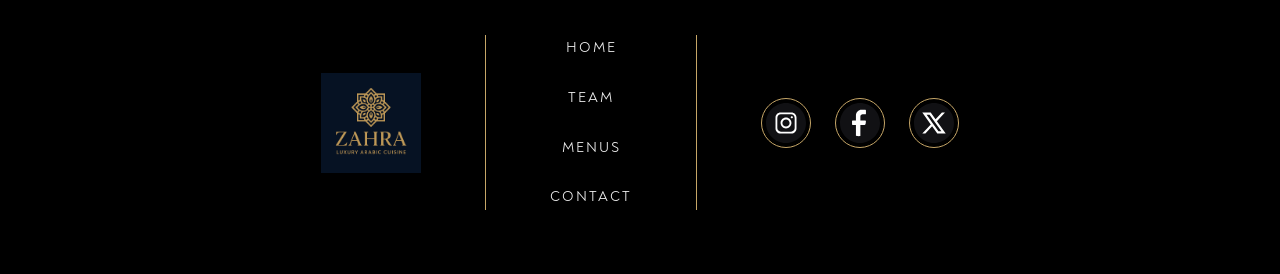
==== commit 1d973422: "Pagina web terminada" ====
--- a/index.html
+++ b/index.html
@@ -124,11 +124,12 @@
                 </ul>
             </div>
             <div class="footer-social">
-                <a href="https://www.instagram.com" class="social-link"><img src="assets/icons/instagram.svg" alt="Instagram"
+                <a href="https://www.instagram.com" class="social-link"><img src="assets/icons/instagram.svg"
+                        alt="Instagram" class="social-icon"></a>
+                <a href="https://www.facebook.com" class="social-link"><img src="assets/icons/facebook.svg"
+                        alt="Facebook" class="social-icon"></a>
+                <a href="https://www.x.com" class="social-link"><img src="assets/icons/x.svg" alt="X"
                         class="social-icon"></a>
-                <a href="https://www.facebook.com" class="social-link"><img src="assets/icons/facebook.svg" alt="Facebook"
-                        class="social-icon"></a>
-                <a href="https://www.x.com" class="social-link"><img src="assets/icons/x.svg" alt="X" class="social-icon"></a>
             </div>
         </div>
     </footer>
--- a/styles.css
+++ b/styles.css
@@ -22,6 +22,12 @@
     --smerald-green: #0F8F7A;
     --light: #f0f0f0;
     --muted: #a0a0a0;
+    --card-bg: #1C2A3D;
+    --card-bg-contact: #344050;
+    --form-bg: #151515;
+    --input-bg: #2A2A2A;
+    --input-border: #444;
+    --divider-color: #C6A667;
 }
 
 * {
@@ -209,6 +215,7 @@
 }
 
 .btn {
+    position: relative;
     display: inline-block;
     padding: 10px 30px;
     border-top: 1px solid var(--gold);
@@ -217,12 +224,30 @@
     font-family: 'Playfair Display';
     text-transform: uppercase;
     letter-spacing: 1px;
-
-    &:hover {
-        background-color: var(--gold);
-        color: var(--light);
-    }
-}
+    overflow: hidden;
+    z-index: 0;
+}
+
+.btn::before {
+    content: "";
+    position: absolute;
+    left: 0;
+    bottom: 0;
+    width: 100%;
+    height: 0%;
+    background: var(--gold);
+    z-index: -1;
+    transition: height 0.4s ease;
+}
+
+.btn:hover::before {
+    height: 100%;
+}
+
+.btn:hover {
+    color: var(--light);
+}
+
 
 .culture {
     padding: 8rem 20rem;
@@ -279,26 +304,27 @@
     .chef-container {
         display: flex;
         align-items: center;
-    }
-
-    .chef-text {
-        flex: 1;
-
-        .section-subtitle {
-            color: var(--smerald-green);
-        }
-    }
-
-    .chef-image {
-        flex: 1;
-        display: flex;
-        justify-content: center;
-
-        .rounded-img {
-            border-radius: 50%;
-            width: 400px;
-            height: 400px;
-            object-fit: cover;
+
+
+        .chef-text {
+            flex: 1;
+
+            .section-subtitle {
+                color: var(--smerald-green);
+            }
+        }
+
+        .chef-image {
+            flex: 1;
+            display: flex;
+            justify-content: center;
+
+            .rounded-img {
+                border-radius: 50%;
+                width: 400px;
+                height: 400px;
+                object-fit: cover;
+            }
         }
     }
 
@@ -336,18 +362,19 @@
         gap: 6rem;
         max-width: 1200px;
         margin: 0 auto;
-    }
-
-    .story-image {
-        flex: 1;
-        max-width: 400px;
-    }
-
-    .story-text {
-        flex: 1;
-
-        .section-subtitle {
-            color: var(--smerald-green);
+
+
+        .story-image {
+            flex: 1;
+            max-width: 400px;
+        }
+
+        .story-text {
+            flex: 1;
+
+            .section-subtitle {
+                color: var(--smerald-green);
+            }
         }
     }
 
@@ -483,15 +510,928 @@
         .footer-container {
             flex-direction: column;
             gap: 3rem;
-        }
-
-        .footer-nav {
-            border: none;
-            padding: 0;
-        }
-
-        .footer-list {
+
+
+            .footer-nav {
+                border: none;
+                padding: 0;
+            }
+
+            .footer-list {
+                gap: 1.5rem;
+            }
+        }
+    }
+}
+
+/* -----------------------------------------
+   TEAM STYLES
+   ----------------------------------------- */
+
+.team-hero {
+    height: 50vh;
+    min-height: 400px;
+    background-image: url('assets/img/zahra_banner_header.png');
+    background-size: cover;
+    background-position: center;
+    background-repeat: no-repeat;
+    display: flex;
+    justify-content: center;
+    align-items: center;
+    position: relative;
+    margin-bottom: 4rem;
+
+    &::before {
+        content: '';
+        position: absolute;
+        top: 0;
+        left: 0;
+        width: 100%;
+        height: 100%;
+        background: rgba(0, 0, 0, 0.4);
+    }
+
+    .team-hero-content {
+        position: relative;
+        z-index: 1;
+        text-align: center;
+
+        .team-hero-title {
+            font-family: 'Playfair Display';
+            font-size: 4rem;
+            color: var(--light);
+            text-transform: uppercase;
+            letter-spacing: 5px;
+        }
+    }
+}
+
+.team-intro {
+    padding: 0 2rem 4rem;
+    text-align: center;
+
+    .team-intro-container {
+        max-width: 800px;
+        margin: 0 auto;
+
+        .team-intro-title {
+            font-family: 'Playfair Display';
+            font-size: 2.5rem;
+            color: var(--light);
+            margin-bottom: 1.5rem;
+        }
+
+        .team-intro-text {
+            font-size: 1rem;
+            color: var(--light);
+            line-height: 1.8;
+        }
+
+        .text-gold {
+            color: var(--gold);
+        }
+    }
+}
+
+.team-section {
+    padding: 2rem 2rem 4rem;
+    max-width: 1200px;
+    margin: 0 auto;
+
+    .team-section-title {
+        font-family: 'Noah';
+        color: var(--smerald-green);
+        font-size: 1.2rem;
+        text-transform: uppercase;
+        letter-spacing: 2px;
+        text-align: center;
+        margin-bottom: 3rem;
+        font-weight: 700;
+    }
+
+    .team-flex-container {
+        display: flex;
+        flex-wrap: wrap;
+        gap: 2rem;
+        justify-content: center;
+
+        .team-card {
+            flex: 1 1 45%;
+            min-width: 300px;
+            background-color: var(--card-bg);
+            padding: 2rem;
+            text-align: left;
+            border-radius: 4px;
+
+            .team-card-image {
+                margin-bottom: 1.5rem;
+
+                img {
+                    width: 100%;
+                    height: auto;
+                    object-fit: cover;
+                    aspect-ratio: 1 / 1;
+                }
+            }
+
+            .team-card-content {
+                .team-member-name {
+                    font-family: 'Noah';
+                    font-size: 1.1rem;
+                    color: var(--gold);
+                    margin-bottom: 0.5rem;
+                    font-weight: 700;
+                }
+
+                .team-member-role {
+                    font-family: 'Noah';
+                    font-size: 0.9rem;
+                    color: var(--smerald-green);
+                    margin-bottom: 1rem;
+                    text-transform: uppercase;
+                }
+
+                .team-member-desc {
+                    font-size: 0.9rem;
+                    color: var(--light);
+                    line-height: 1.6;
+                }
+
+                .team-social {
+                    display: flex;
+                    gap: 1rem;
+                    margin-top: 1.5rem;
+
+                    .team-social-link {
+                        display: flex;
+                        align-items: center;
+                        justify-content: center;
+                        width: 35px;
+                        height: 35px;
+                        border: 1px solid var(--gold);
+                        border-radius: 50%;
+                        transition: all 0.3s ease;
+
+                        &:hover {
+                            background-color: var(--gold);
+                            transform: translateY(-3px);
+
+                            .team-social-icon {
+                                transform: scale(1, 1);
+                            }
+                        }
+
+                        .team-social-icon {
+                            width: 40px;
+                            height: 40px;
+                            transition: filter 0.3s ease;
+                        }
+                    }
+                }
+            }
+        }
+    }
+
+    @media (max-width: 768px) {
+        .team-flex-container {
+            flex-direction: column;
+
+            .team-card {
+                flex: 1 1 100%;
+            }
+        }
+    }
+}
+
+.team-kitchen-section {
+    background-color: transparent;
+    padding: 0;
+
+    .team-kitchen-container {
+        background-color: var(--card-bg);
+        padding: 2rem;
+        border-radius: 4px;
+        max-width: 900px;
+        margin: 0 auto;
+
+        .team-kitchen-image {
+            margin-bottom: 1.5rem;
+            text-align: center;
+
+            img {
+                width: 100%;
+                max-width: 700px;
+                margin: 0 auto;
+                height: auto;
+                border-radius: 4px;
+            }
+        }
+
+        .team-kitchen-content {
+            padding: 2rem;
+            text-align: center;
+
+            .team-member-name {
+                font-family: 'Noah';
+                font-size: 1.2rem;
+                color: var(--gold);
+                margin-bottom: 1rem;
+            }
+
+            .team-member-desc {
+                max-width: 600px;
+                margin: 0 auto;
+                font-size: 0.9rem;
+            }
+        }
+    }
+}
+
+.team-footer-quote {
+    text-align: center;
+    padding: 4rem 2rem;
+    font-family: 'Playfair Display';
+    font-size: 1.2rem;
+    color: var(--gold);
+    font-style: italic;
+    max-width: 800px;
+    margin: 0 auto;
+}
+
+/* ------------------------------------------
+   MENU STYLES
+   ------------------------------------------ */
+
+.menu-hero {
+    height: 50vh;
+    min-height: 400px;
+    background-image: url('assets/img/zahra_banner_header.png');
+    background-size: cover;
+    background-position: center;
+    background-repeat: no-repeat;
+    display: flex;
+    justify-content: center;
+    align-items: center;
+    position: relative;
+    margin-bottom: 4rem;
+
+    &::before {
+        content: '';
+        position: absolute;
+        top: 0;
+        left: 0;
+        width: 100%;
+        height: 100%;
+        background: rgba(0, 0, 0, 0.4);
+    }
+
+    .menu-hero-content {
+        position: relative;
+        z-index: 1;
+        text-align: center;
+    }
+
+    .menu-hero-title {
+        font-family: 'Playfair Display';
+        font-size: 4rem;
+        color: var(--light);
+        text-transform: uppercase;
+        letter-spacing: 5px;
+    }
+}
+
+.section-header {
+    text-align: center;
+    margin-bottom: 3rem;
+    display: flex;
+    flex-direction: column;
+    align-items: center;
+    gap: 1rem;
+
+    .menu-section-title {
+        font-family: 'Playfair Display';
+        font-size: 3rem;
+        color: var(--gold);
+    }
+
+    .decoration-line {
+        width: 200px;
+        height: auto;
+    }
+
+    .decoration-star {
+        width: 80px;
+        height: auto;
+    }
+}
+
+.tasting-menus {
+    padding: 2rem 6rem 6rem;
+    max-width: 1400px;
+    margin: 0 auto;
+
+    .tasting-flex-container {
+        display: flex;
+        flex-wrap: wrap;
+        gap: 4rem;
+        justify-content: center;
+
+        .tasting-card {
+            background-color: var(--card-bg);
+            padding: 3rem;
+            border: 1px solid rgba(198, 166, 103, 0.1);
+            display: flex;
+            flex-direction: column;
+            height: 100%;
+            flex: 1 1 40%;
+            min-width: 350px;
+
+            .tasting-title {
+                font-family: 'Playfair Display';
+                font-size: 2rem;
+                color: var(--smerald-green);
+                text-align: center;
+                margin-bottom: 2rem;
+                border-bottom: 1px solid var(--gold);
+                padding-bottom: 1rem;
+            }
+
+            .tasting-list {
+                display: flex;
+                flex-direction: column;
+                gap: 1.5rem;
+                flex-grow: 1;
+
+                .tasting-item {
+                    display: flex;
+                    flex-direction: column;
+
+                    .dish-name {
+                        font-family: 'Noah';
+                        font-weight: 700;
+                        color: var(--gold);
+                        font-size: 1.1rem;
+                        margin-bottom: 0.2rem;
+                    }
+
+                    .dish-desc {
+                        font-size: 0.9rem;
+                        color: var(--light);
+                        opacity: 0.9;
+                    }
+                }
+            }
+
+            .tasting-price {
+                margin-top: 2rem;
+                text-align: center;
+                font-family: 'Playfair Display';
+                font-size: 1.2rem;
+                color: var(--light);
+                font-style: italic;
+            }
+        }
+    }
+
+    @media (max-width: 900px) {
+        padding: 2rem;
+
+        .tasting-flex-container {
+            flex-direction: column;
+
+            .tasting-card {
+                flex: 1 1 100%;
+            }
+        }
+    }
+}
+
+.signature-dishes {
+    padding: 4rem 6rem;
+    max-width: 1200px;
+    margin: 0 auto;
+
+    .dish-row {
+        display: flex;
+        align-items: center;
+        gap: 4rem;
+        margin: 2rem 0;
+
+        &.reverse {
+            flex-direction: row-reverse;
+        }
+
+        .dish-image {
+            flex: 1;
+
+            img {
+                width: 100%;
+                height: 300px;
+                object-fit: cover;
+                border-radius: 4px;
+                box-shadow: 0 4px 20px rgba(0, 0, 0, 0.3);
+            }
+        }
+
+        .dish-content {
+            flex: 1;
+            padding: 2rem;
+
+            .dish-title {
+                font-family: 'Playfair Display';
+                font-size: 2rem;
+                color: var(--gold);
+                margin-bottom: 1rem;
+            }
+
+            .dish-description {
+                font-size: 1.1rem;
+                color: var(--light);
+                line-height: 1.8;
+            }
+        }
+    }
+
+    .divider-container {
+        display: flex;
+        justify-content: center;
+        margin: 3rem 0;
+    }
+
+    .section-divider {
+        width: 200px;
+        opacity: 0.7;
+        color: var(--gold);
+    }
+
+    @media (max-width: 900px) {
+        padding: 2rem;
+
+        .dish-row {
+            flex-direction: column;
+            text-align: center;
+            gap: 2rem;
+
+            &.reverse {
+                flex-direction: column;
+            }
+
+            .dish-content {
+                padding: 0;
+            }
+        }
+    }
+}
+
+.menu-reservation {
+    padding: 8rem 6rem;
+    background: url('assets/img/zahra_banner_reservation.jpg') no-repeat center center/cover;
+    position: relative;
+    text-align: center;
+    display: flex;
+    justify-content: center;
+    align-items: center;
+    margin: 4rem 0;
+
+    &::before {
+        content: '';
+        position: absolute;
+        top: 0;
+        left: 0;
+        width: 100%;
+        height: 100%;
+        background: rgba(0, 0, 0, 0.6);
+    }
+
+    .menu-reservation-content {
+        position: relative;
+        z-index: 1;
+        max-width: 700px;
+    }
+
+    .reservation-subtitle {
+        font-family: 'Noah';
+        color: var(--smerald-green);
+        font-size: 1rem;
+        text-transform: uppercase;
+        letter-spacing: 2px;
+        margin-bottom: 1rem;
+    }
+
+    .reservation-title {
+        font-family: 'Playfair Display';
+        font-size: 3rem;
+        color: var(--gold);
+        margin-bottom: 1.5rem;
+        line-height: 1.2;
+    }
+
+    .reservation-text {
+        font-size: 1.1rem;
+        color: var(--light);
+        margin-bottom: 2.5rem;
+    }
+
+
+
+    @media (max-width: 768px) {
+        padding: 4rem 2rem;
+
+        .reservation-title {
+            font-size: 2.5rem;
+        }
+    }
+}
+
+.tea-menu {
+    padding: 4rem 6rem 8rem;
+    max-width: 1200px;
+    margin: 0 auto;
+
+
+    .tea-flex-container {
+        display: flex;
+        flex-wrap: wrap;
+        gap: 2rem;
+        justify-content: center;
+
+        .tea-card {
+            background-color: var(--card-bg);
+            padding: 1.5rem;
+            display: flex;
+            align-items: center;
             gap: 1.5rem;
+            border-radius: 4px;
+            transition: transform 0.3s ease;
+            flex: 1 1 45%;
+            min-width: 350px;
+
+            &:hover {
+                transform: translateY(-5px);
+            }
+
+            .tea-image {
+                width: 100px;
+                height: 100px;
+                flex-shrink: 0;
+
+                img {
+                    width: 100%;
+                    height: 100%;
+                    object-fit: cover;
+                    border-radius: 50%;
+                    border: 2px solid var(--gold);
+                }
+            }
+
+            .tea-info {
+                flex: 1;
+
+                .tea-name {
+                    font-family: 'Playfair Display';
+                    font-size: 1.2rem;
+                    color: var(--gold);
+                    margin-bottom: 0.5rem;
+                }
+
+                .tea-desc {
+                    font-size: 0.9rem;
+                    color: var(--light);
+                    line-height: 1.5;
+                }
+            }
+        }
+    }
+
+    @media (max-width: 900px) {
+        padding: 2rem 2rem 4rem;
+
+        .tea-flex-container {
+            flex-direction: column;
+
+            .tea-card {
+                flex: 1 1 100%;
+            }
+        }
+    }
+}
+
+/* -----------------------------------------
+   CONTACT STYLES
+   ----------------------------------------- */
+
+
+.contact-hero {
+    height: 50vh;
+    min-height: 400px;
+    background-image: url('assets/img/zahra_banner_header.png');
+    background-size: cover;
+    background-position: center;
+    background-repeat: no-repeat;
+    display: flex;
+    justify-content: center;
+    align-items: center;
+    position: relative;
+    margin-bottom: 4rem;
+
+    &::before {
+        content: '';
+        position: absolute;
+        top: 0;
+        left: 0;
+        width: 100%;
+        height: 100%;
+        background: rgba(0, 0, 0, 0.4);
+    }
+
+    .contact-hero-content {
+        position: relative;
+        z-index: 1;
+        text-align: center;
+    }
+
+    .contact-hero-title {
+        font-family: 'Playfair Display';
+        font-size: 4rem;
+        color: var(--light);
+        text-transform: uppercase;
+        letter-spacing: 5px;
+    }
+}
+
+.contact-intro {
+    padding: 2rem 2rem 4rem;
+    text-align: center;
+
+    .contact-intro-container {
+        max-width: 800px;
+        margin: 0 auto;
+        display: flex;
+        flex-direction: column;
+        align-items: center;
+    }
+
+    .contact-subtitle {
+        font-family: 'Noah';
+        color: var(--smerald-green);
+        font-size: 0.9rem;
+        text-transform: uppercase;
+        letter-spacing: 2px;
+        margin-bottom: 1rem;
+    }
+
+    .contact-title {
+        font-family: 'Playfair Display';
+        font-size: 3rem;
+        color: var(--gold);
+        margin-bottom: 1.5rem;
+    }
+
+    .divider-line {
+        width: 100px;
+        height: 1px;
+        background-color: var(--muted);
+        margin-bottom: 2rem;
+        opacity: 0.3;
+    }
+
+    .contact-desc {
+        font-size: 1rem;
+        color: var(--light);
+        line-height: 1.8;
+        max-width: 600px;
+    }
+}
+
+.info-cards-section {
+    padding: 2rem 6rem 6rem;
+    max-width: 1400px;
+    margin: 0 auto;
+
+    .info-cards-container {
+        display: flex;
+        flex-wrap: wrap;
+        gap: 2rem;
+        justify-content: center;
+
+        .info-card {
+            background-color: var(--card-bg-contact);
+            padding: 3rem 2rem;
+            text-align: center;
+            flex: 1 1 300px;
+            max-width: 400px;
+            display: flex;
+            flex-direction: column;
+            align-items: center;
+            box-shadow: 0 10px 30px rgba(0, 0, 0, 0.2);
+
+            .icon-wrapper {
+                width: 80px;
+                height: 80px;
+                border: 1px solid var(--gold);
+                border-radius: 50%;
+                display: flex;
+                justify-content: center;
+                align-items: center;
+                margin-bottom: 1.5rem;
+                padding: 12px;
+
+                .clock {
+                    width: 90px;
+                    height: 90px;
+                }
+            }
+
+            .info-icon {
+                width: 100%;
+                height: 100%;
+                filter: invert(83%) sepia(23%) saturate(666%) hue-rotate(359deg) brightness(89%) contrast(89%);
+            }
+
+            .info-card-title {
+                font-family: 'Playfair Display';
+                font-size: 1.5rem;
+                color: var(--gold);
+                margin-bottom: 1.5rem;
+            }
+
+            .info-card-content {
+                font-size: 0.95rem;
+                color: var(--light);
+                line-height: 1.8;
+
+                .info-label {
+                    color: var(--gold);
+                    margin-top: 0.5rem;
+                    font-size: 0.9rem;
+                }
+            }
+        }
+    }
+
+    @media (max-width: 900px) {
+        padding: 2rem;
+
+        .info-cards-container {
+            flex-direction: column;
+            align-items: center;
+
+            .info-card {
+                width: 100%;
+                max-width: 100%;
+            }
+        }
+    }
+}
+
+.reservation-form-section {
+    padding: 4rem 2rem 8rem;
+    display: flex;
+    justify-content: center;
+
+    .form-container {
+        background-color: var(--card-bg-contact);
+        padding: 4rem;
+        max-width: 800px;
+        width: 100%;
+        border: 1px solid #222;
+        box-shadow: 0 20px 50px rgba(0, 0, 0, 0.5);
+
+        .form-title {
+            font-family: 'Playfair Display';
+            font-size: 2.5rem;
+            color: var(--light);
+            text-align: center;
+            margin-bottom: 3rem;
+        }
+
+        .reservation-form {
+            display: flex;
+            flex-direction: column;
+            gap: 1.5rem;
+
+            .form-row {
+                display: flex;
+                gap: 2rem;
+                flex-wrap: wrap;
+
+                .form-group {
+                    flex: 1;
+                    display: flex;
+                    flex-direction: column;
+                    gap: 0.5rem;
+                    min-width: 250px;
+
+                    &.full-width {
+                        flex: 1 1 100%;
+                    }
+
+                    .form-label {
+                        font-size: 0.75rem;
+                        color: var(--gold);
+                        text-transform: uppercase;
+                        letter-spacing: 1px;
+                        font-weight: 700;
+                    }
+
+                    .form-input,
+                    .form-select,
+                    .form-textarea {
+                        background-color: var(--input-bg);
+                        border: 1px solid var(--input-border);
+                        padding: 1rem;
+                        color: var(--light);
+                        font-family: 'Noah';
+                        font-size: 0.9rem;
+                        outline: none;
+                        transition: border-color 0.3s ease;
+
+                        &:focus {
+                            border-color: var(--gold);
+                        }
+
+                        &::placeholder {
+                            color: #666;
+                        }
+                    }
+
+                    .form-textarea {
+                        min-height: 120px;
+                        resize: vertical;
+                    }
+                }
+            }
+
+            .form-group.full-width {
+                display: flex;
+                flex-direction: column;
+                gap: 0.5rem;
+
+                .form-label {
+                    font-size: 0.75rem;
+                    color: var(--gold);
+                    text-transform: uppercase;
+                    letter-spacing: 1px;
+                    font-weight: 700;
+                }
+
+                .form-textarea {
+                    background-color: var(--input-bg);
+                    border: 1px solid var(--input-border);
+                    padding: 1rem;
+                    color: var(--light);
+                    font-family: 'Noah';
+                    font-size: 0.9rem;
+                    outline: none;
+                    transition: border-color 0.3s ease;
+                    min-height: 120px;
+                    resize: vertical;
+
+                    &:focus {
+                        border-color: var(--gold);
+                    }
+
+                    &::placeholder {
+                        color: #666;
+                    }
+                }
+            }
+
+            .form-submit {
+                display: flex;
+                justify-content: center;
+                margin-top: 1rem;
+
+                .btn-submit {
+                    background-color: var(--input-bg);
+                    color: var(--light);
+                    border: none;
+                    padding: 1rem 3rem;
+                    font-family: 'Noah';
+                    font-weight: 700;
+                    text-transform: uppercase;
+                    letter-spacing: 1px;
+                    cursor: pointer;
+                    transition: background-color 0.3s ease;
+
+                    &:hover {
+                        background-color: var(--gold);
+                    }
+                }
+            }
+        }
+    }
+
+    @media (max-width: 768px) {
+        .form-container {
+            padding: 2rem;
+
+            .reservation-form {
+                .form-row {
+                    flex-direction: column;
+                    gap: 1.5rem;
+                }
+            }
         }
     }
 }
